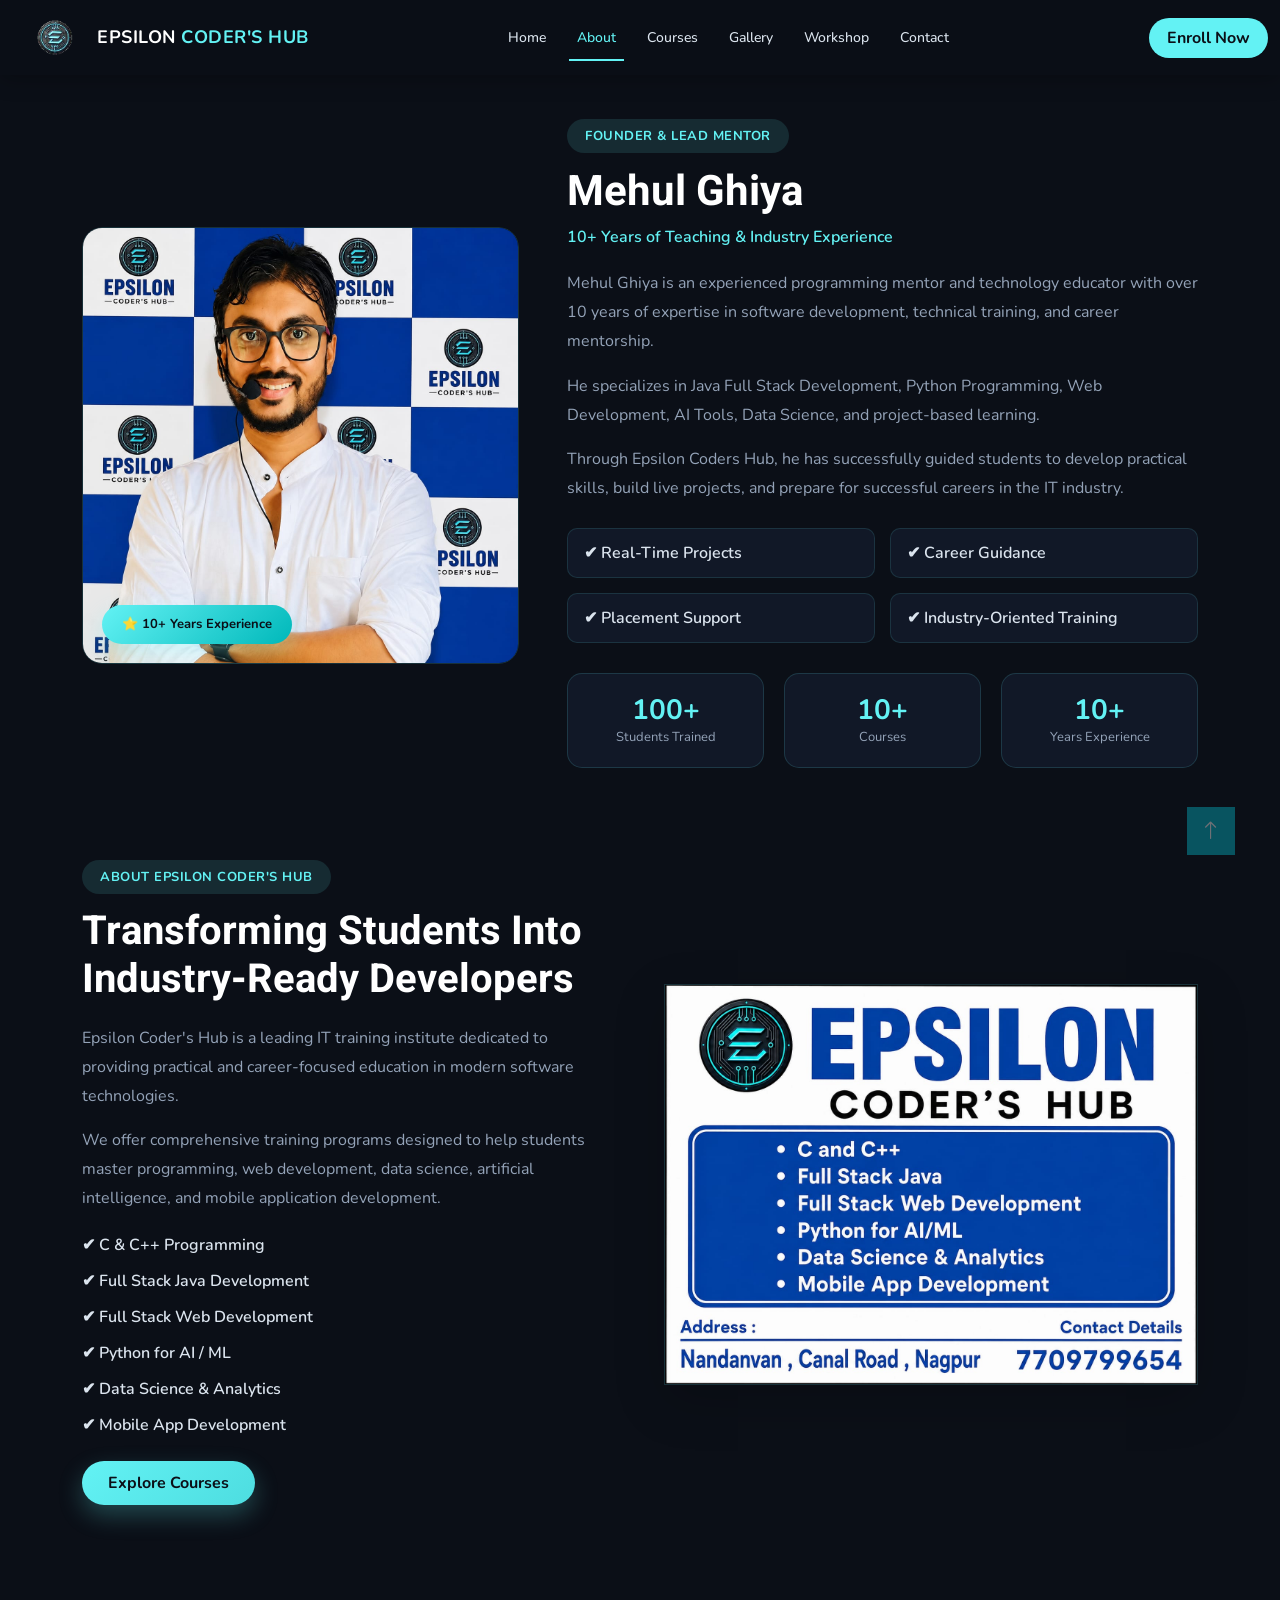
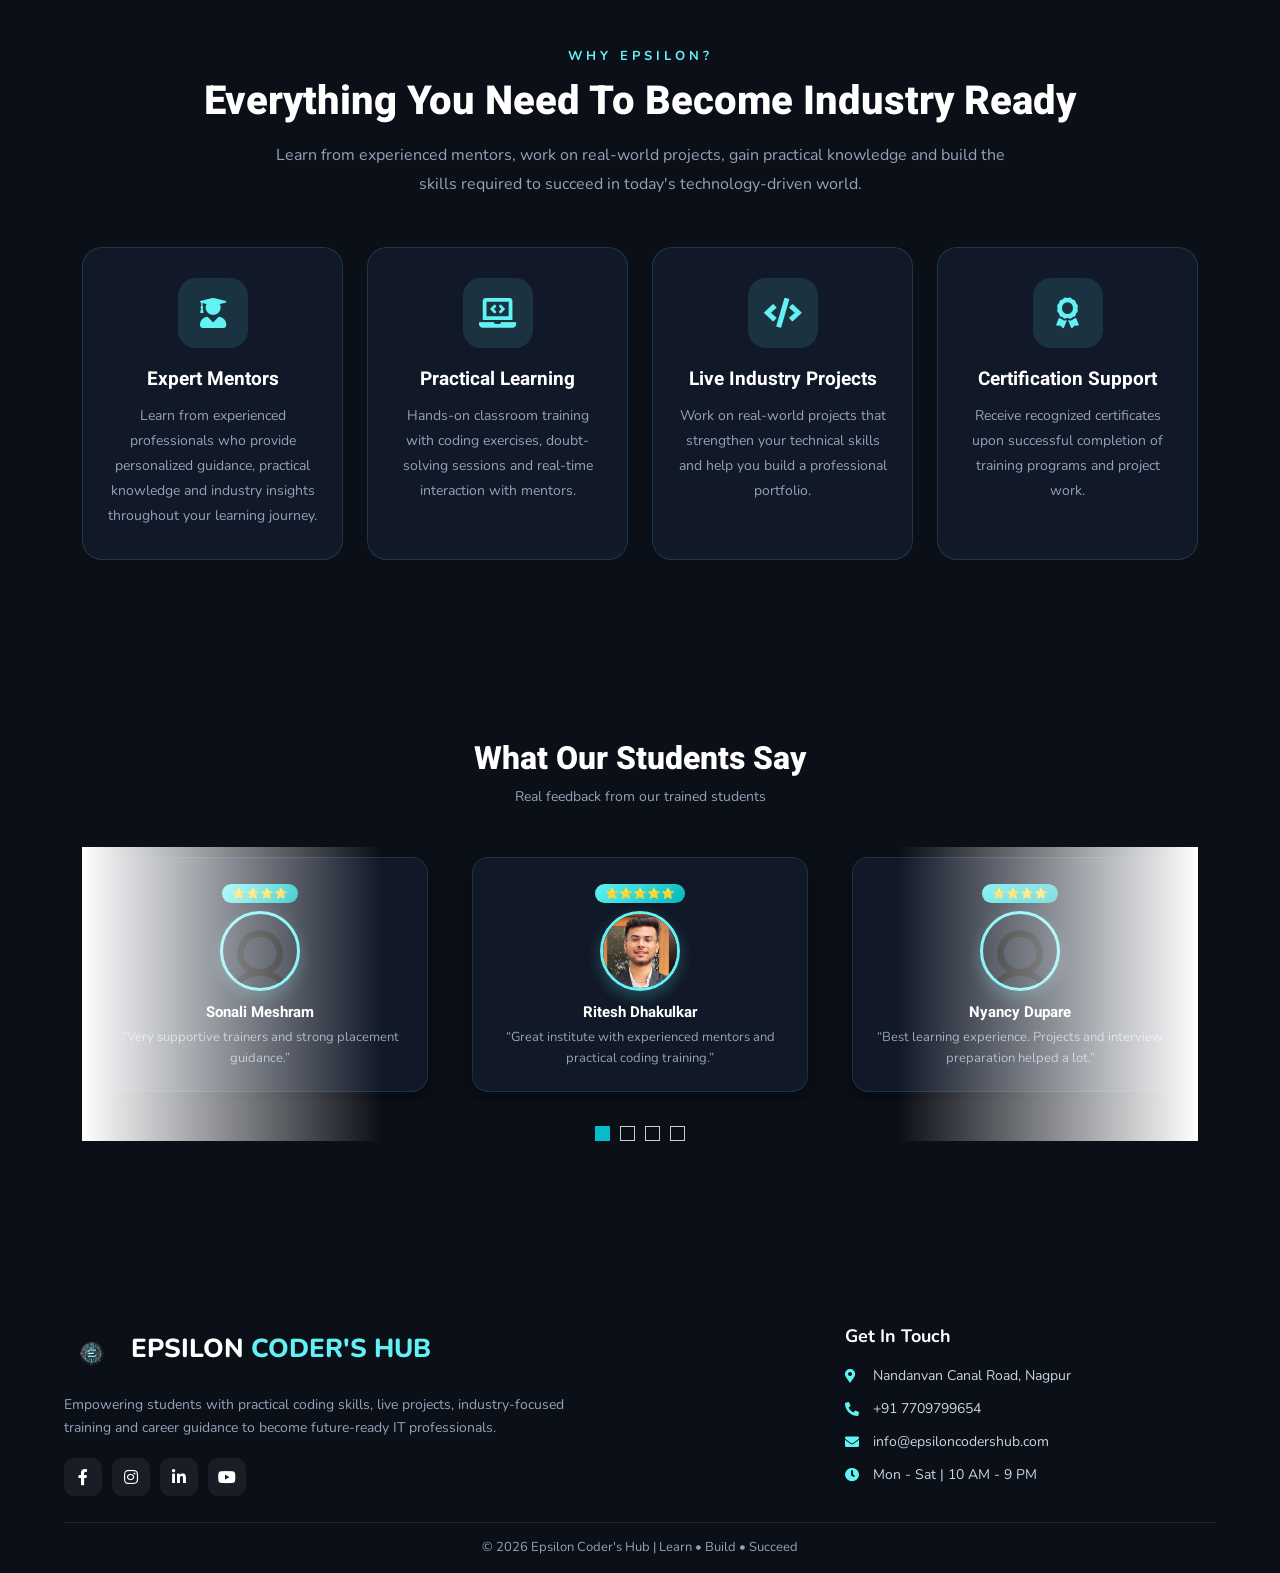
==== about.html @ d2019452 "Initial Commit" ====
<!DOCTYPE html>
<html lang="en">

<head>
    <meta charset="utf-8">
    <title>EPSILON CODER'S HUB</title>
    <meta content="width=device-width, initial-scale=1.0" name="viewport">
    <meta content="" name="keywords">
    <meta content="" name="description">

    <!-- Favicon -->
    <link href="img/favicon.ico" rel="icon">

    <!-- Google Web Fonts -->
    <link rel="preconnect" href="https://fonts.googleapis.com">
    <link rel="preconnect" href="https://fonts.gstatic.com" crossorigin>
    <link
        href="https://fonts.googleapis.com/css2?family=Heebo:wght@400;500;600&family=Nunito:wght@600;700;800&display=swap"
        rel="stylesheet">

    <!-- Icon Font Stylesheet -->
    <link href="https://cdnjs.cloudflare.com/ajax/libs/font-awesome/5.10.0/css/all.min.css" rel="stylesheet">
    <link href="https://cdn.jsdelivr.net/npm/bootstrap-icons@1.4.1/font/bootstrap-icons.css" rel="stylesheet">

    <!-- Libraries Stylesheet -->
    <link href="lib/animate/animate.min.css" rel="stylesheet">
    <link href="lib/owlcarousel/assets/owl.carousel.min.css" rel="stylesheet">

    <!-- Customized Bootstrap Stylesheet -->
    <link href="css/bootstrap.min.css" rel="stylesheet">

    <!-- Template Stylesheet -->
    <link href="css/style.css" rel="stylesheet">
    <link rel="stylesheet" href="navbar.css">
    <style>
        body {
            background: #0B0F17;
            font-family: 'Nunito', sans-serif;
        }

        /* about us styless from here - DARK THEME (matches contact page) */

        /* =========================
   MENTOR SECTION
========================= */

        .mentor-section {
            background: #0B0F17;
            padding: 100px 0;
        }

        .mentor-image {
            position: relative;
            overflow: hidden;
            border-radius: 20px;
            transition: all 0.4s ease;
        }

        .mentor-image img {
            width: 100%;
            border-radius: 20px;
            border: 1px solid rgba(99, 242, 244, .15);
            box-shadow: 0 15px 35px rgba(0, 0, 0, 0.45);
            transition: all 0.5s ease;
        }

        .mentor-image:hover {
            box-shadow: 0 20px 45px rgba(99, 242, 244, 0.25);
        }

        .mentor-image:hover img {
            transform: scale(1.06);
        }

        .mentor-image-badge {
            position: absolute;
            bottom: 20px;
            left: 20px;
            background: linear-gradient(135deg, #63F2F4, #00b8ba);
            color: #0B0F17;
            padding: 10px 20px;
            border-radius: 30px;
            font-weight: 700;
            font-size: 13px;
            box-shadow: 0 10px 25px rgba(99, 242, 244, .3);
        }

        .mentor-badge {
            background: rgba(99, 242, 244, .12);
            color: #63F2F4;
            padding: 8px 18px;
            border-radius: 30px;
            font-size: 13px;
            font-weight: 700;
            letter-spacing: .5px;
        }

        .mentor-name {
            font-family: 'Heebo', sans-serif;
            font-size: 42px;
            font-weight: 700;
            margin-top: 20px;
            color: #fff;
        }

        .mentor-exp {
            color: #63F2F4;
            font-weight: 600;
            margin-bottom: 20px;
        }

        .mentor-desc {
            color: #94a3b8;
            line-height: 1.8;
        }

        .mentor-section .feature-grid {
            display: grid;
            grid-template-columns: repeat(2, 1fr);
            gap: 15px;
            margin-top: 25px;
        }

        .mentor-section .feature {
            background: #111827;
            border: 1px solid rgba(99, 242, 244, .12);
            color: #dbe4ee;
            padding: 12px 16px;
            border-radius: 10px;
            font-weight: 600;
            transition: .3s;
        }

        .mentor-section .feature:hover {
            border-color: #63F2F4;
            background: rgba(99, 242, 244, .06);
        }

        .mentor-section .highlight {
            display: flex;
            gap: 20px;
            margin-top: 30px;
        }

        .mentor-section .highlight-box {
            background: #111827;
            border: 1px solid rgba(99, 242, 244, .15);
            padding: 20px;
            border-radius: 15px;
            text-align: center;
            flex: 1;
            transition: .3s;
        }

        .mentor-section .highlight-box:hover {
            border-color: #63F2F4;
            transform: translateY(-3px);
        }

        .mentor-section .highlight-box h4 {
            color: #63F2F4;
            font-size: 28px;
            font-weight: 700;
            margin: 0;
        }

        .mentor-section .highlight-box p {
            margin: 0;
            color: #94a3b8;
            font-size: 13px;
        }

        @media(max-width:768px) {
            .mentor-name {
                font-size: 32px;
            }

            .mentor-section .feature-grid {
                grid-template-columns: 1fr;
            }

            .mentor-section .highlight {
                flex-direction: column;
            }
        }

        /* =========================
   ABOUT SECTION
========================= */

        .about-section {
            padding: 80px 0;
            background: #0B0F17;
            font-family: 'Nunito', sans-serif;
        }

        .about-tag {
            background: rgba(99, 242, 244, .12);
            color: #63F2F4;
            padding: 8px 18px;
            border-radius: 30px;
            font-size: 13px;
            font-weight: 700;
            letter-spacing: .5px;
        }

        .about-title {
            font-family: 'Heebo', sans-serif;
            font-size: 40px;
            font-weight: 700;
            margin: 20px 0;
            color: #fff;
        }

        .about-text {
            font-size: 16px;
            color: #94a3b8;
            line-height: 1.8;
        }

        .feature-list {
            margin-top: 20px;
        }

        .feature-list div {
            margin-bottom: 12px;
            font-weight: 600;
            color: #dbe4ee;
        }

        .about-image img {
            width: 100%;
            border-radius: 20px;
            border: 1px solid rgba(99, 242, 244, .15);
            transition: .3s;
        }

        .about-image img:hover {
            transform: scale(1.02);
            box-shadow: 0 20px 45px rgba(99, 242, 244, .2);
        }

        .about-section .feature-grid {
            display: grid;
            grid-template-columns: repeat(2, 1fr);
            gap: 10px;
            margin-top: 15px;
        }

        .about-section .feature {
            background: #111827;
            border: 1px solid rgba(99, 242, 244, .12);
            padding: 10px 14px;
            border-radius: 10px;
            font-size: 13px;
            font-weight: 600;
            color: #dbe4ee;
            transition: 0.3s;
        }

        .about-section .feature:hover {
            background: rgba(99, 242, 244, 0.1);
            transform: translateY(-2px);
            border-left: 3px solid #63F2F4;
        }

        .about-section .btn-primary {
            background: linear-gradient(135deg, #63F2F4, #4DDDE0);
            border: none;
            color: #0B0F17;
            font-weight: 700;
            padding: 10px 26px;
            border-radius: 30px;
            box-shadow: 0 10px 25px rgba(99, 242, 244, .25);
            transition: .3s;
        }

        .about-section .btn-primary:hover {
            transform: translateY(-2px);
            color: #0B0F17;
            box-shadow: 0 15px 30px rgba(99, 242, 244, .35);
        }

        /* =========================
   WHY CHOOSE EPSILON SECTION
========================= */

        .why-section {
            background: #0B0F17;
            padding: 90px 0;
        }

        .section-badge {
            display: inline-block;
            color: #63F2F4;
            font-size: 13px;
            font-weight: 700;
            letter-spacing: 4px;
            text-transform: uppercase;
            margin-bottom: 12px;
        }

        .section-heading {
            font-family: 'Heebo', sans-serif;
            font-size: 40px;
            font-weight: 800;
            color: #fff;
            margin-bottom: 15px;
            line-height: 1.2;
        }

        .section-subtitle {
            max-width: 750px;
            margin: auto;
            color: #94a3b8;
            font-size: 16px;
            line-height: 1.8;
        }

        .epsilon-card {
            background: #111827;
            border: 1px solid rgba(99, 242, 244, .15);
            border-radius: 20px;
            padding: 30px 25px;
            text-align: center;
            height: 100%;
            transition: .35s;
        }

        .epsilon-card:hover {
            transform: translateY(-8px);
            border-color: #63F2F4;
            box-shadow: 0 15px 35px rgba(99, 242, 244, .18);
        }

        .icon-box {
            width: 70px;
            height: 70px;
            margin: 0 auto 20px;
            background: rgba(99, 242, 244, .12);
            border-radius: 18px;
            display: flex;
            align-items: center;
            justify-content: center;
            transition: .35s;
        }

        .icon-box i {
            font-size: 30px;
            color: #63F2F4;
            transition: .35s;
        }

        .epsilon-card:hover .icon-box {
            background: #63F2F4;
        }

        .epsilon-card:hover .icon-box i {
            color: #0B0F17;
        }

        .epsilon-card h5 {
            font-family: 'Heebo', sans-serif;
            font-size: 19px;
            font-weight: 700;
            color: #fff;
            margin-bottom: 12px;
        }

        .epsilon-card p {
            color: #94a3b8;
            font-size: 14px;
            line-height: 1.8;
            margin: 0;
        }

        @media(max-width:991px) {
            .section-heading {
                font-size: 32px;
            }
        }

        @media(max-width:768px) {
            .section-heading {
                font-size: 26px;
            }

            .section-subtitle {
                font-size: 14px;
            }

            .epsilon-card {
                padding: 25px 20px;
            }

            .icon-box {
                width: 60px;
                height: 60px;
            }

            .icon-box i {
                font-size: 24px;
            }
        }

        /* =========================
   TESTIMONIAL SECTION
========================= */

        .testimonial-section {
            padding: 90px 0;
            background: #0B0F17;
            font-family: 'Nunito', sans-serif;
        }

        .testimonial-title {
            text-align: center;
            margin-bottom: 40px;
        }

        .testimonial-title h2 {
            font-family: 'Heebo', sans-serif;
            font-size: 32px;
            font-weight: 800;
            color: #fff;
        }

        .testimonial-title p {
            font-size: 14px;
            color: #94a3b8;
        }

        .testimonial-item {
            background: #111827;
            border: 1px solid rgba(99, 242, 244, .12);
            padding: 22px;
            border-radius: 16px;
            box-shadow: 0 10px 25px rgba(0, 0, 0, 0.35);
            text-align: center;
            margin: 10px;
            transition: 0.3s;
        }

        .testimonial-item:hover {
            transform: translateY(-5px);
            border-color: #63F2F4;
            box-shadow: 0 20px 40px rgba(99, 242, 244, 0.18);
        }

        .avatar {
            width: 80px;
            height: 80px;
            margin: 0 auto 12px;
            border-radius: 50%;
            overflow: hidden;
            border: 3px solid #63F2F4;
            box-shadow: 0 6px 15px rgba(99, 242, 244, 0.25);
        }

        .avatar img {
            width: 90%;
            height: 140%;
            object-fit: cover;
            object-position: center;
            display: block;
        }

        .testimonial-item h5 {
            font-family: 'Heebo', sans-serif;
            font-size: 15px;
            font-weight: 700;
            margin-bottom: 6px;
            color: #fff;
        }

        .quote {
            font-size: 13px;
            color: #94a3b8;
            line-height: 1.6;
        }

        .badge {
            display: inline-block;
            background: linear-gradient(135deg, #63F2F4, #00b8ba);
            color: #0B0F17;
            font-size: 11px;
            font-weight: 700;
            padding: 4px 10px;
            border-radius: 20px;
            margin-bottom: 8px;
        }



        /* footer css start  */
        /* =========================
   FOOTER
========================= */

        .footer {
            background: #0B0F17;
            color: #fff;
            padding: 35px 0 0;
            margin-top: 60px;
        }

        .footer-container {
            width: 90%;
            max-width: 1200px;
            margin: auto;
        }

        /* GRID */

        .footer-grid {
            display: grid;
            grid-template-columns: 2fr 1fr;
            gap: 40px;
            align-items: start;
            padding-bottom: 25px;
        }

        /* LOGO */

        .footer-logo {
            font-size: 26px;
            font-weight: 800;
            margin-bottom: 10px;
            color: #fff;
        }

        .footer-logo span {
            color: #63F2F4;
        }

        /* DESCRIPTION */

        .footer-desc {
            color: #94a3b8;
            font-size: 14px;
            line-height: 1.7;
            max-width: 500px;
            margin-bottom: 18px;
        }

        /* TITLE */

        .footer-title {
            font-size: 18px;
            font-weight: 700;
            margin-bottom: 18px;
            color: #fff;
        }

        /* CONTACT */

        .contact-item {
            display: flex;
            align-items: center;
            gap: 10px;

            color: #cbd5e1;

            margin-bottom: 12px;

            font-size: 14px;
        }

        .contact-item i {
            color: #63F2F4;
            width: 18px;
        }

        /* SOCIAL */

        .social-icons {
            display: flex;
            gap: 10px;
        }

        .social-icons a {
            width: 38px;
            height: 38px;

            border-radius: 10px;

            display: flex;
            align-items: center;
            justify-content: center;

            background: rgba(255, 255, 255, .06);

            color: #fff;

            transition: .3s;

            text-decoration: none;
        }

        .social-icons a:hover {
            background: #63F2F4;
            color: #0B0F17;
            transform: translateY(-3px);
        }

        /* BOTTOM */

        .footer-bottom {
            border-top: 1px solid rgba(255, 255, 255, .08);

            text-align: center;

            padding: 15px 0;

            font-size: 13px;

            color: #94a3b8;
        }

        /* MOBILE */

        @media(max-width:768px) {

            .footer {
                padding-top: 25px;
            }

            .footer-grid {
                grid-template-columns: 1fr;
                gap: 25px;
                text-align: center;
            }

            .footer-desc {
                margin: auto auto 18px;
            }

            .contact-item {
                justify-content: center;
            }

            .social-icons {
                justify-content: center;
            }
        }

        .footer-brand {
            display: flex;
            align-items: center;
            gap: 12px;
            margin-bottom: 12px;
        }

        .footer-brand img {
            height: 55px;
            width: auto;
        }
    </style>
</head>

<body>
    <!-- Spinner Start -->
    <div id="spinner"
        class="show bg-white position-fixed translate-middle w-100 vh-100 top-50 start-50 d-flex align-items-center justify-content-center">
        <div class="spinner-border text-primary" style="width: 3rem; height: 3rem;" role="status">
            <span class="sr-only">Loading...</span>
        </div>
    </div>
    <!-- Spinner End -->

    <!-- Navbar Start -->
    <nav class="navbar navbar-expand-lg sticky-top">
        <div class="container-fluid d-flex align-items-center">

            <!-- LEFT SIDE: Logo + Text -->
            <a href="index.html" class="navbar-brand d-flex align-items-center">
                <img src="img/eps_logo.png" alt="logo">
                <span>
                    EPSILON <span style="color:#63F2F4;">CODER'S HUB</span>
                </span>
            </a>

            <!-- RIGHT SIDE: HAMBURGER -->
            <button class="navbar-toggler ms-auto" type="button" data-bs-toggle="collapse"
                data-bs-target="#navbarCollapse">
                <span class="navbar-toggler-icon"></span>
            </button>

            <!-- MENU -->
            <div class="collapse navbar-collapse" id="navbarCollapse">

                <div class="navbar-nav mx-auto">
                    <a href="index.html" class="nav-link">Home</a>
                    <a href="about.html" class="nav-link active">About</a>
                    <a href="courses.html" class="nav-link">Courses</a>
                    <a href="gallery.html" class="nav-link">Gallery</a>
                    <a href="workshop.html" class="nav-link ">Workshop</a>
                    <a href="contact.html" class="nav-link">Contact</a>
                </div>

                <a href="contact.html" class="enroll-btn ms-lg-3">
                    Enroll Now
                </a>

            </div>

        </div>
    </nav>
    <!-- Navbar End -->
    <!-- Navbar End -->

    <!-- about us starts -->

    <section class="mentor-section py-5">

        <div class="container">

            <div class="row align-items-center g-5">

                <!-- LEFT IMAGE -->
                <div class="col-lg-5">

                    <div class="mentor-image">

                        <img src="img/mentor1.jpg.jpeg" class="img-fluid" alt="Mehul Ghiya">

                        <div class="mentor-image-badge">
                            ⭐ 10+ Years Experience
                        </div>

                    </div>

                </div>

                <!-- RIGHT CONTENT -->
                <div class="col-lg-7">

                    <span class="mentor-badge">
                        FOUNDER & LEAD MENTOR
                    </span>

                    <h2 class="mentor-name">
                        Mehul Ghiya
                    </h2>

                    <div class="mentor-exp">
                        10+ Years of Teaching & Industry Experience
                    </div>

                    <p class="mentor-desc">
                        Mehul Ghiya is an experienced programming mentor and technology educator
                        with over 10 years of expertise in software development, technical training,
                        and career mentorship.
                    </p>

                    <p class="mentor-desc">
                        He specializes in Java Full Stack Development, Python Programming,
                        Web Development, AI Tools, Data Science, and project-based learning.
                    </p>

                    <p class="mentor-desc">
                        Through Epsilon Coders Hub, he has successfully guided students to
                        develop practical skills, build live projects, and prepare for
                        successful careers in the IT industry.
                    </p>

                    <div class="feature-grid">

                        <div class="feature">
                            ✔ Real-Time Projects
                        </div>

                        <div class="feature">
                            ✔ Career Guidance
                        </div>

                        <div class="feature">
                            ✔ Placement Support
                        </div>

                        <div class="feature">
                            ✔ Industry-Oriented Training
                        </div>

                    </div>

                    <div class="highlight">

                        <div class="highlight-box">
                            <h4>100+</h4>
                            <p>Students Trained</p>
                        </div>

                        <div class="highlight-box">
                            <h4>10+</h4>
                            <p>Courses</p>
                        </div>

                        <div class="highlight-box">
                            <h4>10+</h4>
                            <p>Years Experience</p>
                        </div>

                    </div>

                </div>

            </div>

        </div>

    </section>
    <!---banner info-->
    <section class="about-section py-5">

        <div class="container">

            <div class="row align-items-center g-5">

                <!-- LEFT CONTENT -->
                <div class="col-lg-6">

                    <span class="about-tag">
                        ABOUT EPSILON CODER'S HUB
                    </span>

                    <h2 class="about-title">
                        Transforming Students Into Industry-Ready Developers
                    </h2>

                    <p class="about-text">
                        Epsilon Coder's Hub is a leading IT training institute dedicated
                        to providing practical and career-focused education in modern
                        software technologies.
                    </p>

                    <p class="about-text">
                        We offer comprehensive training programs designed to help students
                        master programming, web development, data science, artificial
                        intelligence, and mobile application development.
                    </p>

                    <div class="feature-list">
                        <div>✔ C & C++ Programming</div>
                        <div>✔ Full Stack Java Development</div>
                        <div>✔ Full Stack Web Development</div>
                        <div>✔ Python for AI / ML</div>
                        <div>✔ Data Science & Analytics</div>
                        <div>✔ Mobile App Development</div>
                    </div>

                    <div class="mt-4">
                        <a href="courses.html" class="btn btn-primary">
                            Explore Courses
                        </a>
                    </div>

                </div>

                <!-- RIGHT IMAGE -->
                <div class="col-lg-6">

                    <div class="about-image">
                        <img src="img/banner.jpg.jpeg" class="img-fluid rounded shadow-lg" alt="Epsilon Coders Hub">
                    </div>

                </div>

            </div>

        </div>

    </section>


    <!-- about us ends -->


    <!-- Service End --> <!-- Service Start -->
    <!-- WHY CHOOSE US START -->
    <!-- ==========================
     WHY CHOOSE EPSILON START
=========================== -->
    <div class="why-section">
        <div class="container">

            <div class="text-center mb-5">

                <span class="section-badge">
                    WHY EPSILON?
                </span>

                <h2 class="section-heading">
                    Everything You Need To Become Industry Ready
                </h2>

                <p class="section-subtitle">
                    Learn from experienced mentors, work on real-world projects,
                    gain practical knowledge and build the skills required to
                    succeed in today's technology-driven world.
                </p>

            </div>

            <div class="row g-4">

                <!-- CARD 1 -->
                <div class="col-lg-3 col-md-6">

                    <div class="epsilon-card">

                        <div class="icon-box">
                            <i class="fas fa-user-graduate"></i>
                        </div>

                        <h5>Expert Mentors</h5>

                        <p>
                            Learn from experienced professionals who provide
                            personalized guidance, practical knowledge and
                            industry insights throughout your learning journey.
                        </p>

                    </div>

                </div>

                <!-- CARD 2 -->
                <div class="col-lg-3 col-md-6">

                    <div class="epsilon-card">

                        <div class="icon-box">
                            <i class="fas fa-laptop-code"></i>
                        </div>

                        <h5>Practical Learning</h5>

                        <p>
                            Hands-on classroom training with coding exercises,
                            doubt-solving sessions and real-time interaction
                            with mentors.
                        </p>

                    </div>

                </div>

                <!-- CARD 3 -->
                <div class="col-lg-3 col-md-6">

                    <div class="epsilon-card">

                        <div class="icon-box">
                            <i class="fas fa-code"></i>
                        </div>

                        <h5>Live Industry Projects</h5>

                        <p>
                            Work on real-world projects that strengthen your
                            technical skills and help you build a professional
                            portfolio.
                        </p>

                    </div>

                </div>

                <!-- CARD 4 -->
                <div class="col-lg-3 col-md-6">

                    <div class="epsilon-card">

                        <div class="icon-box">
                            <i class="fas fa-award"></i>
                        </div>

                        <h5>Certification Support</h5>

                        <p>
                            Receive recognized certificates upon successful
                            completion of training programs and project work.
                        </p>

                    </div>

                </div>

            </div>

        </div>
    </div>
    <!-- ==========================
     WHY CHOOSE EPSILON END
=========================== -->
    <!-- WHY CHOOSE US END -->
    <!-- Service End -->

    <!-- Testimonial Start -->
    <div class="testimonial-section">

        <!-- TITLE -->
        <div class="testimonial-title">
            <h2>What Our Students Say</h2>
            <p>Real feedback from our trained students</p>
        </div>

        <div class="container">
            <div class="owl-carousel testimonial-carousel">

                <!-- CARD 1 -->
                <div class="testimonial-item">
                    <span class="badge">⭐⭐⭐⭐⭐</span>

                    <div class="avatar">
                        <img src="img/testo1.jpeg" alt="">
                    </div>

                    <h5>Ritesh Dhakulkar</h5>

                    <div class="quote">
                        “Great institute with experienced mentors and practical coding training.”
                    </div>
                </div>

                <!-- CARD 2 -->
                <div class="testimonial-item">
                    <span class="badge">⭐⭐⭐⭐</span>

                    <div class="avatar">
                        <img src="img/User_Icon.png" alt="">
                    </div>

                    <h5>Nyancy Dupare</h5>

                    <div class="quote">
                        “Best learning experience. Projects and interview preparation helped a lot.”
                    </div>
                </div>

                <!-- CARD 3 -->
                <div class="testimonial-item">
                    <span class="badge">⭐⭐⭐⭐⭐</span>

                    <div class="avatar">
                        <img src="img/User_Icon.png" alt="">
                    </div>

                    <h5>Divya Datake</h5>

                    <div class="quote">
                        “Excellent teaching style and real-world project exposure.”
                    </div>
                </div>

                <!-- CARD 4 -->
                <div class="testimonial-item">
                    <span class="badge">⭐⭐⭐⭐</span>

                    <div class="avatar">
                        <img src="img/User_Icon.png" alt="">
                    </div>

                    <h5>Sonali Meshram</h5>

                    <div class="quote">
                        “Very supportive trainers and strong placement guidance.”
                    </div>
                </div>

            </div>
        </div>
    </div>
    <!-- Testimonial End -->

    <!-- Footer Start -->
    <footer class="footer">
        <div class="footer-container">

            <div class="footer-grid">

                <!-- LEFT SIDE -->
                <div class="footer-col">

                    <div class="footer-brand">
                        <img src="img/eps_logo.png" alt="Epsilon Logo">
                        <h2 class="footer-logo">
                            EPSILON <span>CODER'S HUB</span>
                        </h2>
                    </div>

                    <p class="footer-desc">
                        Empowering students with practical coding skills,
                        live projects, industry-focused training and career
                        guidance to become future-ready IT professionals.
                    </p>

                    <div class="social-icons">

                        <a href="#">
                            <i class="fab fa-facebook-f"></i>
                        </a>

                        <a href="https://www.instagram.com/epsiloncoding/" target="_blank">
                            <i class="fab fa-instagram"></i>
                        </a>

                        <a href="https://www.linkedin.com/in/mehul-ghiya-6b722b58/">
                            <i class="fab fa-linkedin-in"></i>
                        </a>

                        <a href="https://www.youtube.com/@Mehulsi" target="_blank">
                            <i class="fab fa-youtube"></i>
                        </a>

                    </div>

                </div>

                <!-- RIGHT SIDE -->

                <div class="footer-col">

                    <h3 class="footer-title">
                        Get In Touch
                    </h3>

                    <div class="contact-item">
                        <i class="fas fa-map-marker-alt"></i>
                        <span>Nandanvan Canal Road, Nagpur</span>
                    </div>

                    <div class="contact-item">
                        <i class="fas fa-phone-alt"></i>
                        <span>+91 7709799654</span>
                    </div>

                    <div class="contact-item">
                        <i class="fas fa-envelope"></i>
                        <span>info@epsiloncodershub.com</span>
                    </div>

                    <div class="contact-item">
                        <i class="fas fa-clock"></i>
                        <span>Mon - Sat | 10 AM - 9 PM</span>
                    </div>

                </div>

            </div>

            <div class="footer-bottom">
                © 2026 Epsilon Coder's Hub | Learn • Build • Succeed
            </div>

        </div>

    </footer>

    <!-- Footer End -->


    <!-- Back to Top -->
    <a href="#" class="btn btn-lg btn-primary btn-lg-square back-to-top"><i class="bi bi-arrow-up"></i></a>


    <!-- JavaScript Libraries -->
    <script src="https://code.jquery.com/jquery-3.4.1.min.js"></script>
    <script src="https://cdn.jsdelivr.net/npm/bootstrap@5.0.0/dist/js/bootstrap.bundle.min.js"></script>
    <script src="lib/wow/wow.min.js"></script>
    <script src="lib/easing/easing.min.js"></script>
    <script src="lib/waypoints/waypoints.min.js"></script>
    <script src="lib/owlcarousel/owl.carousel.min.js"></script>

    <!-- Template Javascript -->
    <script src="js/main.js"></script>
</body>

</html>
---- css/style.css ----
/********** Template CSS **********/
:root {
    --primary: #06BBCC;
    --light: #F0FBFC;
    --dark: #181d38;
}

.fw-medium {
    font-weight: 600 !important;
}

.fw-semi-bold {
    font-weight: 700 !important;
}

.back-to-top {
    position: fixed;
    display: none;
    right: 45px;
    bottom: 45px;
    z-index: 99;
}


/*** Spinner ***/
#spinner {
    opacity: 0;
    visibility: hidden;
    transition: opacity .5s ease-out, visibility 0s linear .5s;
    z-index: 99999;
}

#spinner.show {
    transition: opacity .5s ease-out, visibility 0s linear 0s;
    visibility: visible;
    opacity: 1;
}


/*** Button ***/
.btn {
    font-family: 'Nunito', sans-serif;
    font-weight: 600;
    transition: .5s;
}

.btn.btn-primary,
.btn.btn-secondary {
    color: #FFFFFF;
}

.btn-square {
    width: 38px;
    height: 38px;
}

.btn-sm-square {
    width: 32px;
    height: 32px;
}

.btn-lg-square {
    width: 48px;
    height: 48px;
}

.btn-square,
.btn-sm-square,
.btn-lg-square {
    padding: 0;
    display: flex;
    align-items: center;
    justify-content: center;
    font-weight: normal;
    border-radius: 0px;
}


/*** Navbar ***/
.navbar .dropdown-toggle::after {
    border: none;
    content: "\f107";
    font-family: "Font Awesome 5 Free";
    font-weight: 900;
    vertical-align: middle;
    margin-left: 8px;
}

.navbar-light .navbar-nav .nav-link {
    margin-right: 30px;
    padding: 25px 0;
    color: #FFFFFF;
    font-size: 15px;
    text-transform: uppercase;
    outline: none;
}

.navbar-light .navbar-nav .nav-link:hover,
.navbar-light .navbar-nav .nav-link.active {
    color: var(--primary);
}

@media (max-width: 991.98px) {
    .navbar-light .navbar-nav .nav-link  {
        margin-right: 0;
        padding: 10px 0;
    }

    .navbar-light .navbar-nav {
        border-top: 1px solid #EEEEEE;
    }
}

.navbar-light .navbar-brand,
.navbar-light a.btn {
    height: 75px;
}

.navbar-light .brand-logo {
    text-transform: uppercase;
    letter-spacing: 1px;
    display: flex;
    align-items: center;
}

.navbar-light .brand-logo-img {
    width: 40px;
    height: 40px;
    border-radius: 50%;
    object-fit: cover;
}

.navbar-light .brand-logo-epsilon {
    background: linear-gradient(to bottom, #93c5fd 50%, #1e3a8a 50%);
    -webkit-background-clip: text;
    -webkit-text-fill-color: transparent;
    display: inline-block;
}

.navbar-light .brand-logo-black {
    color: #000;
    display: inline-block;
}

@media (max-width: 576px) {
    .navbar-light .brand-logo-img {
        width: 30px;
        height: 30px;
    }
}

.navbar-light .navbar-nav .nav-link {
    color: var(--dark);
    font-weight: 500;
}

.navbar-light.sticky-top {
    top: -100px;
    transition: .5s;
}

@media (min-width: 992px) {
    .navbar .nav-item .dropdown-menu {
        display: block;
        margin-top: 0;
        opacity: 0;
        visibility: hidden;
        transition: .5s;
    }

    .navbar .dropdown-menu.fade-down {
        top: 100%;
        transform: rotateX(-75deg);
        transform-origin: 0% 0%;
    }

    .navbar .nav-item:hover .dropdown-menu {
        top: 100%;
        transform: rotateX(0deg);
        visibility: visible;
        transition: .5s;
        opacity: 1;
    }
}


/*** Header carousel ***/
@media (max-width: 768px) {
    .header-carousel .owl-carousel-item {
        position: relative;
        min-height: 500px;
    }
    
    .header-carousel .owl-carousel-item img {
        position: absolute;
        width: 100%;
        height: 100%;
        object-fit: cover;
    }
}

.header-carousel .owl-nav {
    position: absolute;
    top: 50%;
    right: 8%;
    transform: translateY(-50%);
    display: flex;
    flex-direction: column;
}

.header-carousel .owl-nav .owl-prev,
.header-carousel .owl-nav .owl-next {
    margin: 7px 0;
    width: 45px;
    height: 45px;
    display: flex;
    align-items: center;
    justify-content: center;
    color: #FFFFFF;
    background: transparent;
    border: 1px solid #FFFFFF;
    font-size: 22px;
    transition: .5s;
}

.header-carousel .owl-nav .owl-prev:hover,
.header-carousel .owl-nav .owl-next:hover {
    background: var(--primary);
    border-color: var(--primary);
}

.page-header {
    background: linear-gradient(rgba(24, 29, 56, .7), rgba(24, 29, 56, .7)), url(../img/carousel-1.jpg);
    background-position: center center;
    background-repeat: no-repeat;
    background-size: cover;
}

.page-header-inner {
    background: rgba(15, 23, 43, .7);
}

.breadcrumb-item + .breadcrumb-item::before {
    color: var(--light);
}


/*** Section Title ***/
.section-title {
    position: relative;
    display: inline-block;
    text-transform: uppercase;
}

.section-title::before {
    position: absolute;
    content: "";
    width: calc(100% + 80px);
    height: 2px;
    top: 4px;
    left: -40px;
    background: var(--primary);
    z-index: -1;
}

.section-title::after {
    position: absolute;
    content: "";
    width: calc(100% + 120px);
    height: 2px;
    bottom: 5px;
    left: -60px;
    background: var(--primary);
    z-index: -1;
}

.section-title.text-start::before {
    width: calc(100% + 40px);
    left: 0;
}

.section-title.text-start::after {
    width: calc(100% + 60px);
    left: 0;
}


/*** Service ***/
.service-item {
    background: var(--light);
    transition: .5s;
}

.service-item:hover {
    margin-top: -10px;
    background: var(--primary);
}

.service-item * {
    transition: .5s;
}

.service-item:hover * {
    color: var(--light) !important;
}


/*** Categories & Courses ***/
.category img,
.course-item img {
    transition: .5s;
}

.category a:hover img,
.course-item:hover img {
    transform: scale(1.1);
}


/*** Team ***/
.team-item img {
    transition: .5s;
}

.team-item:hover img {
    transform: scale(1.1);
}


/*** Testimonial ***/
.testimonial-carousel::before {
    position: absolute;
    content: "";
    top: 0;
    left: 0;
    height: 100%;
    width: 0;
    background: linear-gradient(to right, rgba(255, 255, 255, 1) 0%, rgba(255, 255, 255, 0) 100%);
    z-index: 1;
}

.testimonial-carousel::after {
    position: absolute;
    content: "";
    top: 0;
    right: 0;
    height: 100%;
    width: 0;
    background: linear-gradient(to left, rgba(255, 255, 255, 1) 0%, rgba(255, 255, 255, 0) 100%);
    z-index: 1;
}

@media (min-width: 768px) {
    .testimonial-carousel::before,
    .testimonial-carousel::after {
        width: 200px;
    }
}

@media (min-width: 992px) {
    .testimonial-carousel::before,
    .testimonial-carousel::after {
        width: 300px;
    }
}

.testimonial-carousel .owl-item .testimonial-text,
.testimonial-carousel .owl-item.center .testimonial-text * {
    transition: .5s;
}

.testimonial-carousel .owl-item.center .testimonial-text {
    background: var(--primary) !important;
}

.testimonial-carousel .owl-item.center .testimonial-text * {
    color: #FFFFFF !important;
}

.testimonial-carousel .owl-dots {
    margin-top: 24px;
    display: flex;
    align-items: flex-end;
    justify-content: center;
}

.testimonial-carousel .owl-dot {
    position: relative;
    display: inline-block;
    margin: 0 5px;
    width: 15px;
    height: 15px;
    border: 1px solid #CCCCCC;
    transition: .5s;
}

.testimonial-carousel .owl-dot.active {
    background: var(--primary);
    border-color: var(--primary);
}


/*** Footer ***/
.footer .btn.btn-social {
    margin-right: 5px;
    width: 35px;
    height: 35px;
    display: flex;
    align-items: center;
    justify-content: center;
    color: var(--light);
    font-weight: normal;
    border: 1px solid #FFFFFF;
    border-radius: 35px;
    transition: .3s;
}

.footer .btn.btn-social:hover {
    color: var(--primary);
}

.footer .btn.btn-link {
    display: block;
    margin-bottom: 5px;
    padding: 0;
    text-align: left;
    color: #FFFFFF;
    font-size: 15px;
    font-weight: normal;
    text-transform: capitalize;
    transition: .3s;
}

.footer .btn.btn-link::before {
    position: relative;
    content: "\f105";
    font-family: "Font Awesome 5 Free";
    font-weight: 900;
    margin-right: 10px;
}

.footer .btn.btn-link:hover {
    letter-spacing: 1px;
    box-shadow: none;
}

.footer .copyright {
    padding: 25px 0;
    font-size: 15px;
    border-top: 1px solid rgba(256, 256, 256, .1);
}

.footer .copyright a {
    color: var(--light);
}

.footer .footer-menu a {
    margin-right: 15px;
    padding-right: 15px;
    border-right: 1px solid rgba(255, 255, 255, .1);
}

.footer .footer-menu a:last-child {
    margin-right: 0;
    padding-right: 0;
    border-right: none;
}
---- navbar.css ----
/* =========================
   EPSILON NAVBAR
========================= */

.navbar {
    background: rgba(11, 15, 23, 0.95);
    backdrop-filter: blur(10px);
    box-shadow: 0 4px 20px rgba(0, 0, 0, .25);
    height: 75px;
    padding: 0;
    z-index: 999;
}

/* LOGO */

.navbar-brand {
    display: flex;
    align-items: center;
    height: 75px;
}

.navbar-brand img {
    height: 90px;
    width: auto;
    margin-top: -8px;
    margin-bottom: -8px;
}

.navbar-brand span {
    font-size: 20px;
    font-weight: 700;
    color: #fff;
    letter-spacing: .5px;
}

.navbar-brand span span {
    color: #63F2F4 !important;
}

/* Links */

.navbar-nav {
    gap: 20px;
}

.navbar-nav .nav-link {
    color: #dbe4ee !important;
    font-size: 15px;
    font-weight: 500;
    position: relative;
    transition: .3s;
}

.navbar-nav .nav-link:hover,
.navbar-nav .nav-link.active {
    color: #63F2F4 !important;
}

.navbar-nav .nav-link::after {
    content: '';
    position: absolute;
    left: 0;
    bottom: -5px;
    width: 0;
    height: 2px;
    background: #63F2F4;
    transition: .3s;
}

.navbar-nav .nav-link:hover::after,
.navbar-nav .nav-link.active::after {
    width: 100%;
}

/* Button */

.enroll-btn {
    background: #63F2F4;
    color: #0B0F17;
    padding: 8px 18px;
    border-radius: 50px;
    text-decoration: none;
    font-weight: 700;
    transition: .3s;
}

.enroll-btn:hover {
    transform: translateY(-2px);
    color: #0B0F17;
    box-shadow: 0 0 20px rgba(99, 242, 244, .4);
}

/* Toggle Button */

.navbar-toggler {
    border: 1px solid #63F2F4;
    padding: 6px 10px;
}

.navbar-toggler:focus {
    box-shadow: none;
}

/* Cyan Hamburger */

.navbar-toggler-icon {
    background-image: url("data:image/svg+xml,%3csvg xmlns='http://www.w3.org/2000/svg' viewBox='0 0 30 30'%3e%3cpath stroke='rgba(99,242,244,1)' stroke-linecap='round' stroke-miterlimit='10' stroke-width='2' d='M4 7h22M4 15h22M4 23h22'/%3e%3c/svg%3e");
}

.navbar .container-fluid {
    flex-wrap: nowrap;
}

.navbar-toggler {
    margin-left: auto;
}

.navbar-collapse {
    flex-basis: 100%;
}

/* ==========================
   1280px
========================== */

@media (max-width: 1280px) {

    .navbar-brand img {
        height: 85px;
    }

    .navbar-brand span {
        font-size: 18px;
    }

    .navbar-nav {
        gap: 15px;
    }

    .navbar-nav .nav-link {
        font-size: 14px;
    }
}

/* ==========================
   1024px
========================== */

@media (max-width: 1024px) {

    .navbar {
        height: 70px;
    }

    .navbar-brand {
        height: 70px;
    }

    .navbar-brand img {
        height: 80px;
    }

    .navbar-brand span {
        font-size: 17px;
    }

    .navbar-nav {
        gap: 12px;
    }

    .navbar-nav .nav-link {
        font-size: 14px;
    }

    .enroll-btn {
        padding: 8px 16px;
        font-size: 14px;
    }
}

/* ==========================
   800px
========================== */

@media (max-width: 800px) {

    .navbar {
        height: auto;
        padding: 10px 0;
    }

    .navbar-brand {
        height: auto;
    }

    .navbar-brand img {
        height: 70px;
        margin-top: 0;
        margin-bottom: 0;
    }

    .navbar-brand span {
        font-size: 16px;
    }

    .navbar-collapse {
        background: #121a2a;
        margin-top: 12px;
        border-radius: 15px;
        padding: 15px;
        border: 1px solid rgba(99, 242, 244, .15);
    }

    .navbar-nav {
        gap: 8px;
        text-align: center;
    }

    .navbar-nav .nav-link {
        padding: 10px 0;
        font-size: 15px;
    }

    .navbar-nav .nav-link::after {
        display: none;
    }

    .enroll-btn {
        display: block;
        width: 100%;
        text-align: center;
        margin-top: 10px;
    }
}

/* ==========================
   500px
========================== */

@media (max-width: 500px) {

    .navbar {
        padding: 8px 0;
    }

    .navbar-brand img {
        height: 60px;
    }

    .navbar-brand span {
        font-size: 14px;
        letter-spacing: 0;
    }

    .navbar-toggler {
        padding: 5px 8px;
    }

    .navbar-collapse {
        padding: 12px;
        border-radius: 12px;
    }

    .navbar-nav .nav-link {
        font-size: 14px;
        padding: 8px 0;
    }

    .enroll-btn {
        width: 100%;
        padding: 10px;
        font-size: 14px;
        margin-top: 8px;
    }
}

/* MOBILE FIX */

@media (max-width: 991px) {

    .navbar {
        height: auto;
    }

    .navbar-brand {
        max-width: 70%;
    }

    .navbar-toggler {
        margin-left: auto;
    }
}
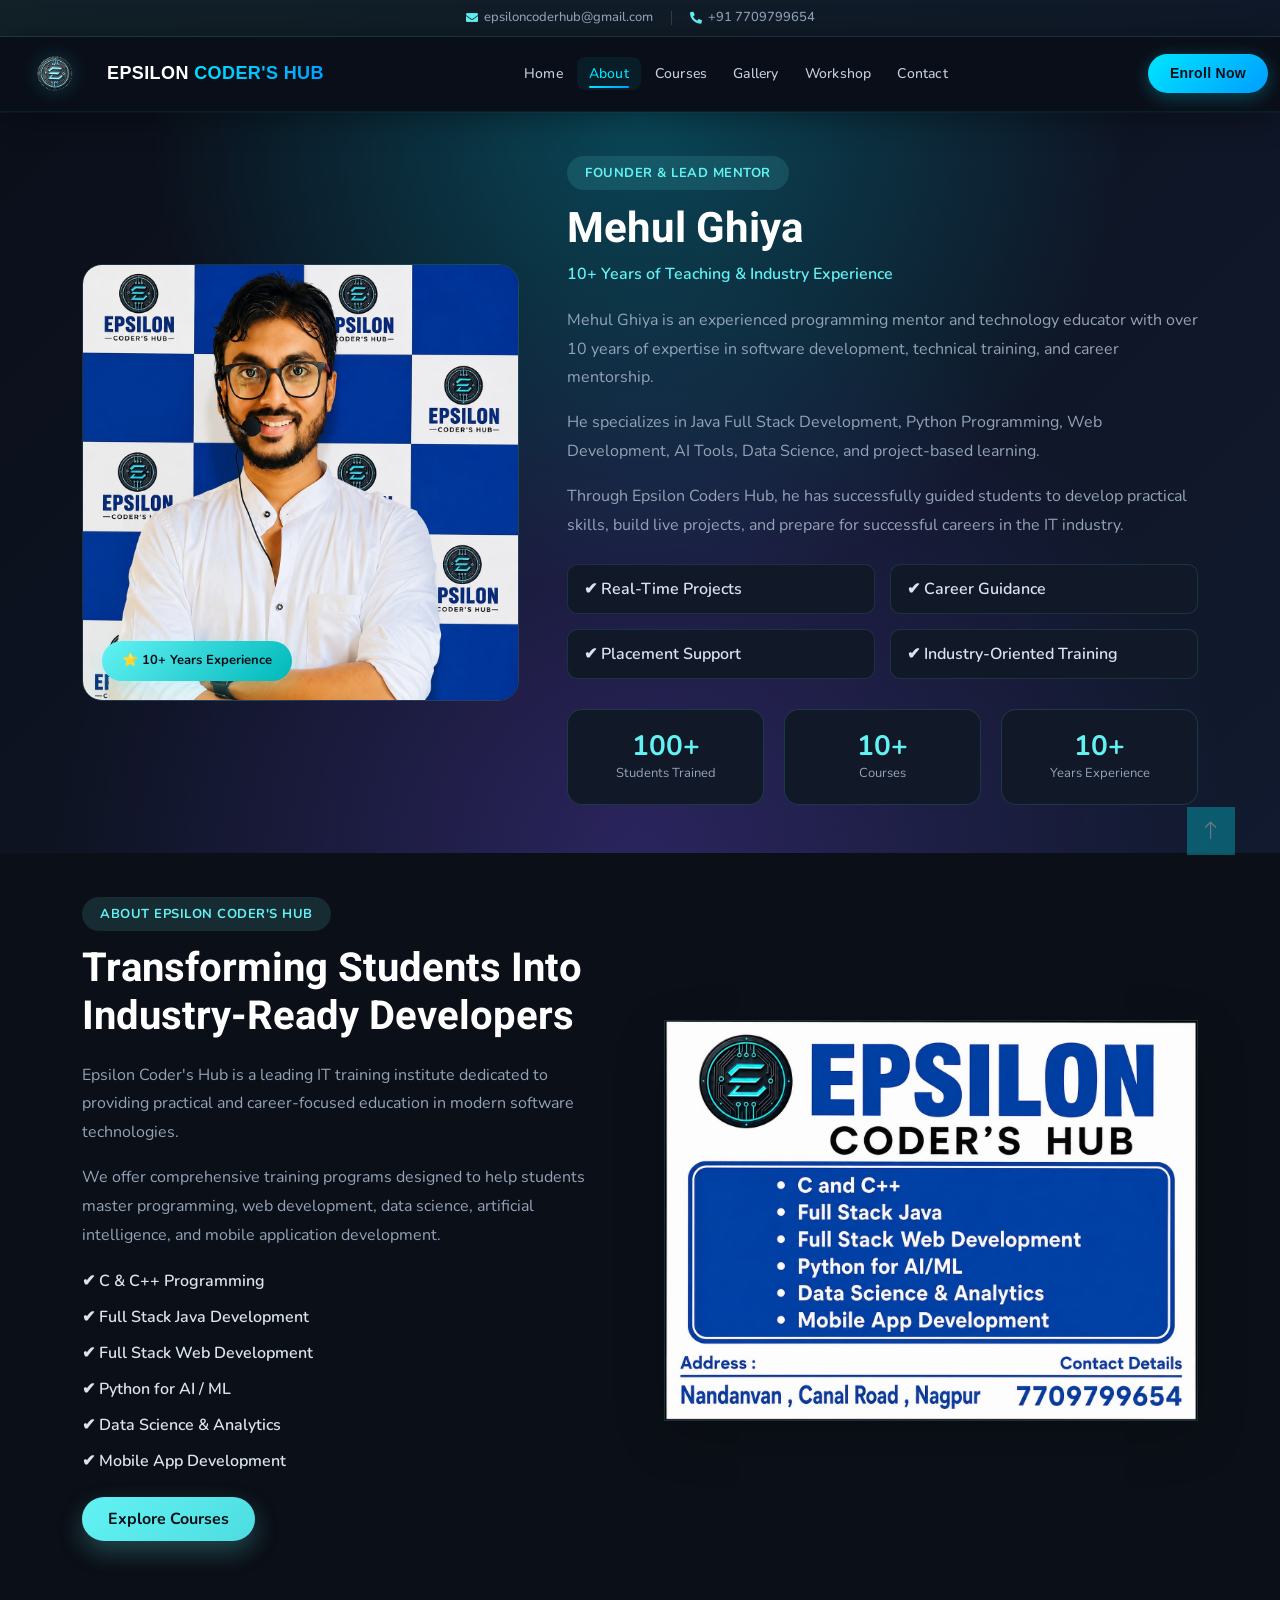
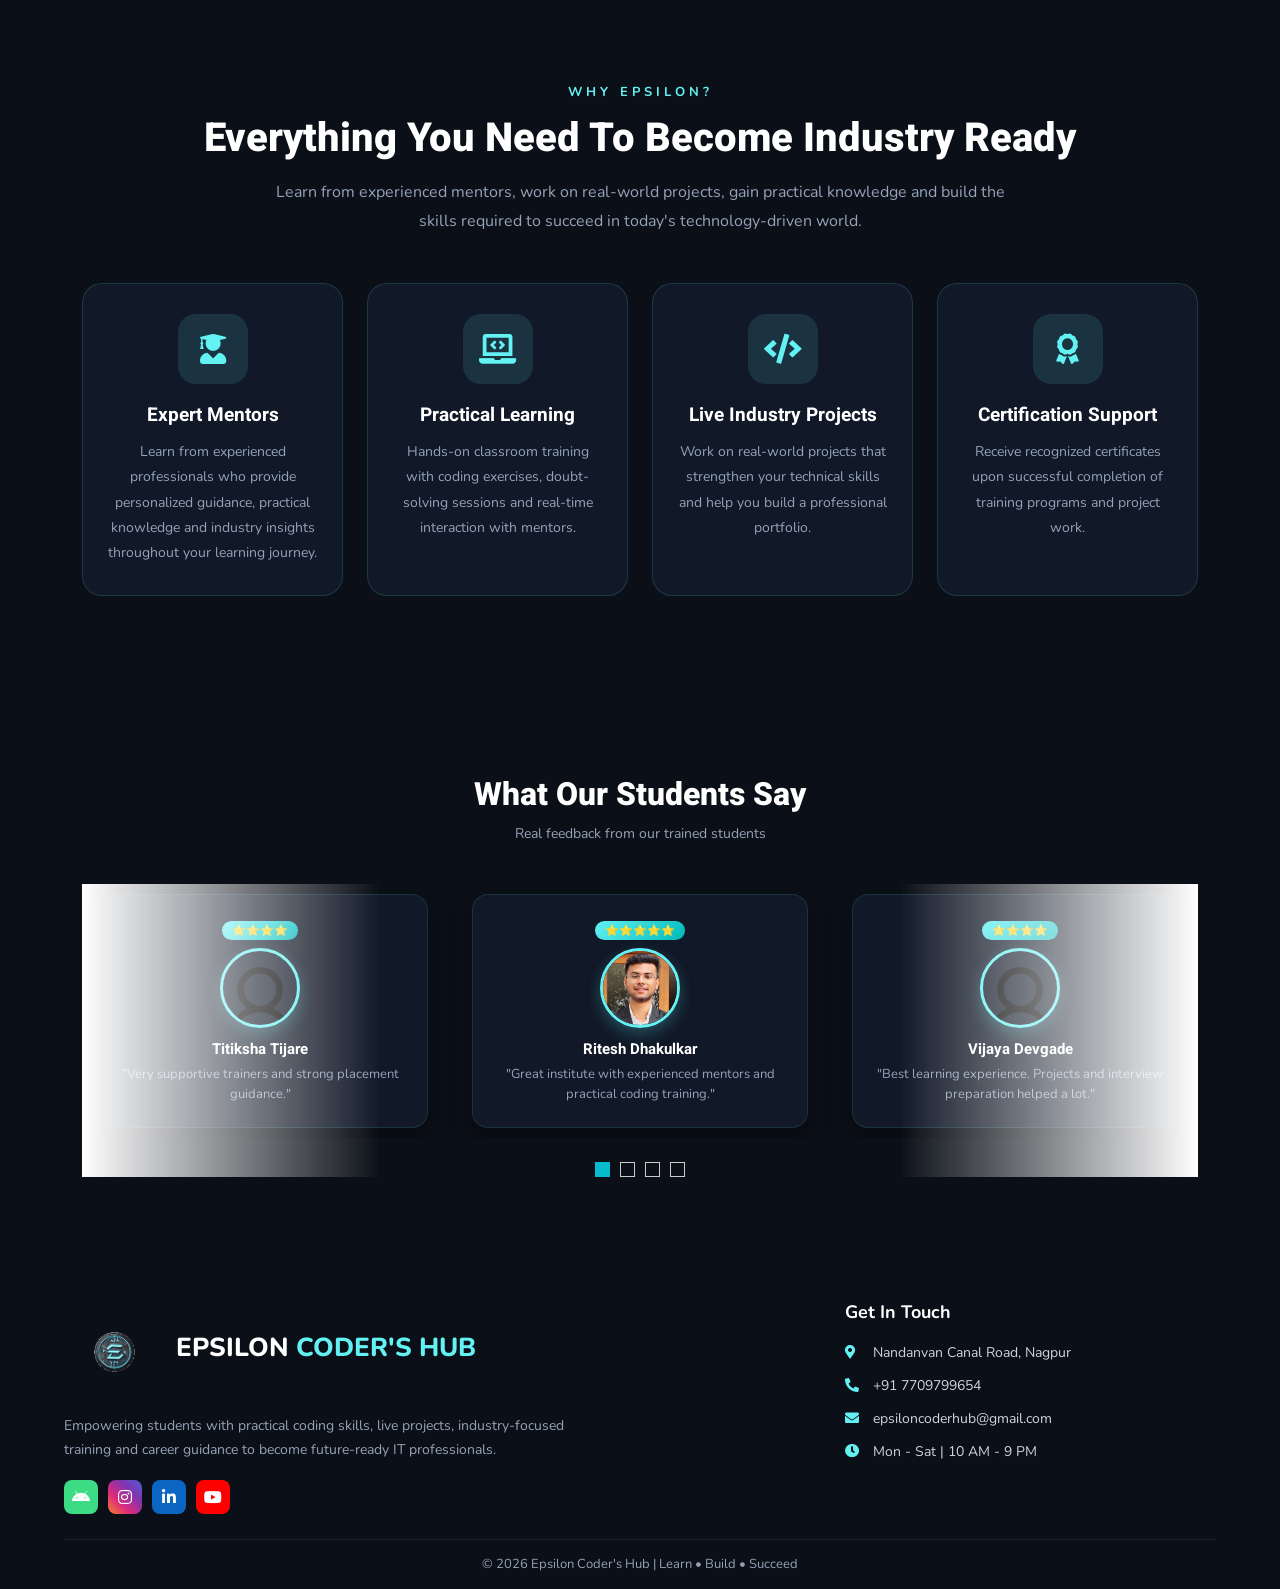
==== commit 3e53e2eb: "Updated website files" ====
--- a/about.html
+++ b/about.html
@@ -33,19 +33,121 @@
     <link href="css/style.css" rel="stylesheet">
     <link rel="stylesheet" href="navbar.css">
     <style>
+        html,
+        body {
+            overflow-x: hidden;
+        }
+
         body {
             background: #0B0F17;
             font-family: 'Nunito', sans-serif;
         }
 
-        /* about us styless from here - DARK THEME (matches contact page) */
+        /* =========================
+   TOP CONTACT STRIP
+========================= */
+
+        .topbar {
+            background: linear-gradient(135deg, rgba(99, 242, 244, .08), rgba(59, 130, 246, .08));
+            border-bottom: 1px solid rgba(99, 242, 244, .15);
+            padding: 8px 0;
+        }
+
+        .topbar-inner {
+            max-width: 1200px;
+            margin: 0 auto;
+            display: flex;
+            justify-content: center;
+            align-items: center;
+            gap: 18px;
+            flex-wrap: wrap;
+            padding: 0 15px;
+        }
+
+        .topbar-item {
+            color: #94a3b8;
+            font-size: 13px;
+            font-weight: 500;
+            text-decoration: none;
+            display: flex;
+            align-items: center;
+            gap: 6px;
+            transition: .3s;
+        }
+
+        .topbar-item i {
+            color: #63F2F4;
+            font-size: 12px;
+        }
+
+        .topbar-item:hover {
+            color: #63F2F4;
+        }
+
+        .topbar-divider {
+            width: 1px;
+            height: 14px;
+            background: rgba(255, 255, 255, .15);
+        }
+
+        @media (max-width: 500px) {
+            .topbar-inner {
+                gap: 10px;
+            }
+
+            .topbar-item {
+                font-size: 11.5px;
+            }
+        }
+
+        /* =========================
+   991px — MOBILE MENU FIX
+========================== */
+
+        @media (max-width: 991px) {
+
+            .navbar {
+                height: auto;
+            }
+
+            .navbar-brand {
+                max-width: 70%;
+            }
+
+            .navbar-toggler {
+                margin-left: auto;
+            }
+
+            .navbar .container-fluid {
+                flex-wrap: wrap;
+            }
+
+            .navbar-collapse {
+                width: 100%;
+                flex-basis: 100%;
+                order: 3;
+                margin-top: 12px;
+            }
+
+            .navbar-nav.mx-auto {
+                margin: 0 !important;
+                width: 100%;
+            }
+        }
+
 
         /* =========================
    MENTOR SECTION
 ========================= */
 
         .mentor-section {
-            background: #0B0F17;
+            background: radial-gradient(circle at top,
+                    rgba(0, 229, 255, 0.25),
+                    transparent 50%),
+                radial-gradient(circle at bottom,
+                    rgba(124, 77, 255, 0.25),
+                    transparent 60%),
+                linear-gradient(135deg, #0b0f1a, #111a2e);
             padding: 100px 0;
         }
 
@@ -494,6 +596,9 @@
 
         /* footer css start  */
         /* =========================
+        
+        /* footer css startss */
+        /* =========================
    FOOTER
 ========================= */
 
@@ -501,7 +606,8 @@
             background: #0B0F17;
             color: #fff;
             padding: 35px 0 0;
-            margin-top: 60px;
+            margin-top: 0;
+            width: 100%;
         }
 
         .footer-container {
@@ -597,6 +703,45 @@
             text-decoration: none;
         }
 
+        .social-icons a {
+            width: 34px;
+            height: 34px;
+            border-radius: 8px;
+            display: flex;
+            align-items: center;
+            justify-content: center;
+            color: #fff;
+            font-size: 16px;
+            transition: .3s ease;
+        }
+
+        /* Brand Backgrounds */
+        .social-icons .android {
+            background: #3DDC84;
+        }
+
+        .social-icons .instagram {
+            background: linear-gradient(45deg, #F58529, #DD2A7B, #8134AF, #515BD4);
+        }
+
+        .social-icons .linkedin {
+            background: #0A66C2;
+        }
+
+        .social-icons .youtube {
+            background: #FF0000;
+        }
+
+        /* Hover Effect */
+        .social-icons a:hover {
+            transform: translateY(-5px) scale(1.08);
+            box-shadow: 0 10px 20px rgba(0, 0, 0, .35);
+        }
+
+        .social-icons a i {
+            color: #fff;
+        }
+
         .social-icons a:hover {
             background: #63F2F4;
             color: #0B0F17;
@@ -652,8 +797,361 @@
         }
 
         .footer-brand img {
+            height: 100px;
+            width: auto;
+        }
+
+        .send-btn {
+            width: 100%;
             height: 55px;
+
+            border: none;
+            outline: none;
+            cursor: pointer;
+
+            background: linear-gradient(135deg,
+                    #63F2F4,
+                    #4DDDE0);
+
+            color: #0B0F17;
+
+            font-size: 15px;
+            font-weight: 700;
+            letter-spacing: 1px;
+            text-transform: uppercase;
+
+            border-radius: 14px;
+
+            transition: .35s ease;
+
+            box-shadow:
+                0 10px 25px rgba(99, 242, 244, .25);
+        }
+
+        /* HOVER */
+
+        .send-btn:hover {
+            box-shadow:
+                0 0 15px rgba(99, 242, 244, .35),
+                0 0 30px rgba(99, 242, 244, .25),
+                0 15px 35px rgba(99, 242, 244, .35);
+            transform: translateY(-3px);
+            background: linear-gradient(135deg,
+                    #7CF7F9,
+                    #63F2F4);
+        }
+
+        /* CLICK EFFECT */
+
+        .send-btn:active {
+            transform: scale(.98);
+        }
+
+        /* ─── NAVBAR BASE ─────────────────────────────────────────── */
+        .navbar {
+            background: rgba(11, 15, 26, 0.92);
+            backdrop-filter: blur(18px);
+            -webkit-backdrop-filter: blur(18px);
+            border-bottom: 1px solid rgba(0, 229, 255, 0.08);
+            box-shadow: 0 4px 32px rgba(0, 0, 0, 0.4), 0 1px 0 rgba(0, 229, 255, 0.06);
+            height: 75px;
+            padding: 0;
+            z-index: 999;
+            transition: background 0.3s ease, box-shadow 0.3s ease;
+        }
+
+        /* ─── BRAND ───────────────────────────────────────────────── */
+        .navbar-brand {
+            display: flex;
+            align-items: center;
+            height: 75px;
+            gap: 10px;
+        }
+
+        .navbar-brand img {
+            height: 90px;
             width: auto;
+            margin-top: -8px;
+            margin-bottom: -8px;
+            filter: drop-shadow(0 0 10px rgba(0, 229, 255, 0.2));
+        }
+
+        .navbar-brand span {
+            font-size: 20px;
+            font-weight: 800;
+            color: #fff;
+            letter-spacing: 0.4px;
+            font-family: 'Plus Jakarta Sans', sans-serif;
+        }
+
+        .navbar-brand span span {
+            background: linear-gradient(135deg, #00e5ff, #009dff) !important;
+            -webkit-background-clip: text !important;
+            -webkit-text-fill-color: transparent !important;
+            background-clip: text !important;
+        }
+
+        /* ─── NAV LINKS ───────────────────────────────────────────── */
+        .navbar-nav {
+            gap: 4px;
+        }
+
+        .navbar-nav .nav-link {
+            color: #c5d0e0 !important;
+            font-size: 14.5px;
+            font-weight: 500;
+            padding: 6px 12px !important;
+            border-radius: 8px;
+            position: relative;
+            transition: color 0.25s ease, background 0.25s ease;
+            letter-spacing: 0.2px;
+        }
+
+        .navbar-nav .nav-link:hover,
+        .navbar-nav .nav-link.active {
+            color: #00e5ff !important;
+            background: rgba(0, 229, 255, 0.07);
+        }
+
+        .navbar-nav .nav-link::after {
+            content: '';
+            position: absolute;
+            left: 50%;
+            bottom: 2px;
+            transform: translateX(-50%);
+            width: 0;
+            height: 2px;
+            border-radius: 99px;
+            background: linear-gradient(90deg, #00e5ff, #009dff);
+            transition: width 0.3s ease;
+        }
+
+        .navbar-nav .nav-link:hover::after,
+        .navbar-nav .nav-link.active::after {
+            width: calc(100% - 24px);
+        }
+
+        /* ─── ENROLL BUTTON ───────────────────────────────────────── */
+        .enroll-btn {
+            background: linear-gradient(135deg, #00e5ff, #009dff);
+            color: #0b0f1a !important;
+            padding: 9px 22px;
+            border-radius: 50px;
+            text-decoration: none;
+            font-weight: 700;
+            font-size: 14px;
+            letter-spacing: 0.3px;
+            font-family: 'Plus Jakarta Sans', sans-serif;
+            box-shadow: 0 4px 18px rgba(0, 229, 255, 0.28);
+            transition: transform 0.25s ease, box-shadow 0.25s ease, opacity 0.25s ease;
+            white-space: nowrap;
+            display: inline-block;
+        }
+
+        .enroll-btn:hover {
+            transform: translateY(-2px) scale(1.03);
+            box-shadow: 0 8px 28px rgba(0, 229, 255, 0.45);
+            opacity: 0.92;
+            color: #0b0f1a !important;
+        }
+
+        .enroll-btn:active {
+            transform: translateY(0) scale(0.98);
+        }
+
+        /* ─── TOGGLER ─────────────────────────────────────────────── */
+        .navbar-toggler {
+            border: 1px solid rgba(0, 229, 255, 0.2) !important;
+            border-radius: 10px !important;
+            padding: 7px 10px;
+            background: rgba(0, 229, 255, 0.05);
+            margin-left: auto;
+            transition: background 0.2s ease, border-color 0.2s ease;
+        }
+
+        .navbar-toggler:focus {
+            box-shadow: 0 0 0 3px rgba(0, 229, 255, 0.15) !important;
+        }
+
+        .navbar-toggler:hover {
+            background: rgba(0, 229, 255, 0.1);
+            border-color: rgba(0, 229, 255, 0.4) !important;
+        }
+
+        .navbar-toggler-icon {
+            background-image: url("img/menu-new.png");
+        }
+
+        /* ─── LAYOUT ──────────────────────────────────────────────── */
+        .navbar .container-fluid {
+            flex-wrap: nowrap;
+        }
+
+        .navbar-collapse {
+            flex-basis: 100%;
+        }
+
+        /* ─── 1280px ──────────────────────────────────────────────── */
+        @media (max-width: 1280px) {
+            .navbar-brand img {
+                height: 85px;
+            }
+
+            .navbar-brand span {
+                font-size: 18px;
+            }
+
+            .navbar-nav {
+                gap: 2px;
+            }
+
+            .navbar-nav .nav-link {
+                font-size: 14px;
+            }
+        }
+
+        /* ─── 1024px ──────────────────────────────────────────────── */
+        @media (max-width: 1024px) {
+
+            .navbar,
+            .navbar-brand {
+                height: 70px;
+            }
+
+            .navbar-brand img {
+                height: 80px;
+            }
+
+            .navbar-brand span {
+                font-size: 17px;
+            }
+
+            .navbar-nav {
+                gap: 2px;
+            }
+
+            .navbar-nav .nav-link {
+                font-size: 13.5px;
+            }
+
+            .enroll-btn {
+                padding: 8px 18px;
+                font-size: 13px;
+            }
+        }
+
+        /* ─── 991px — mobile menu ─────────────────────────────────── */
+        @media (max-width: 991px) {
+            .navbar {
+                height: auto;
+            }
+
+            .navbar-brand {
+                max-width: 70%;
+            }
+
+            .navbar .container-fluid {
+                flex-wrap: wrap;
+            }
+
+            .navbar-collapse {
+                width: 100%;
+                flex-basis: 100%;
+                order: 3;
+                margin-top: 10px;
+                background: rgba(13, 18, 32, 0.98);
+                backdrop-filter: blur(20px);
+                border-radius: 16px;
+                padding: 16px;
+                border: 1px solid rgba(0, 229, 255, 0.12);
+                box-shadow: 0 16px 48px rgba(0, 0, 0, 0.5), 0 0 0 1px rgba(0, 229, 255, 0.05);
+            }
+
+            .navbar-nav.mx-auto {
+                margin: 0 !important;
+                width: 100%;
+            }
+
+            .navbar-nav .nav-link {
+                padding: 10px 14px !important;
+                border-radius: 10px;
+                font-size: 15px;
+                border-bottom: 1px solid rgba(0, 229, 255, 0.06);
+            }
+
+            .navbar-nav .nav-link:last-of-type {
+                border-bottom: none;
+            }
+
+            .navbar-nav .nav-link::after {
+                display: none;
+            }
+
+            .enroll-btn {
+                display: block;
+                width: 100%;
+                text-align: center;
+                margin-top: 12px;
+                padding: 12px;
+                font-size: 15px;
+                border-radius: 12px;
+            }
+        }
+
+        /* ─── 800px ───────────────────────────────────────────────── */
+        @media (max-width: 800px) {
+            .navbar {
+                padding: 10px 0;
+            }
+
+            .navbar-brand {
+                height: auto;
+            }
+
+            .navbar-brand img {
+                height: 70px;
+                margin: 0;
+            }
+
+            .navbar-brand span {
+                font-size: 16px;
+            }
+        }
+
+        /* ─── 500px ───────────────────────────────────────────────── */
+        @media (max-width: 500px) {
+            .navbar {
+                padding: 8px 0;
+            }
+
+            .navbar-brand img {
+                height: 60px;
+            }
+
+            .navbar-brand span {
+                font-size: 14px;
+                letter-spacing: 0;
+            }
+
+            .navbar-toggler {
+                padding: 5px 8px;
+            }
+
+            .navbar-collapse {
+                padding: 12px;
+                border-radius: 14px;
+            }
+
+            .navbar-nav .nav-link {
+                font-size: 14px;
+                padding: 9px 12px !important;
+            }
+
+            .enroll-btn {
+                padding: 11px;
+                font-size: 14px;
+                border-radius: 10px;
+            }
         }
     </style>
 </head>
@@ -661,12 +1159,26 @@
 <body>
     <!-- Spinner Start -->
     <div id="spinner"
-        class="show bg-white position-fixed translate-middle w-100 vh-100 top-50 start-50 d-flex align-items-center justify-content-center">
-        <div class="spinner-border text-primary" style="width: 3rem; height: 3rem;" role="status">
+        class="show position-fixed translate-middle w-100 vh-100 top-50 start-50 d-flex align-items-center justify-content-center"
+        style="background:#0B0F17;">
+        <div class="spinner-border text-info" role="status">
             <span class="sr-only">Loading...</span>
         </div>
     </div>
     <!-- Spinner End -->
+
+    <!-- TOP CONTACT STRIP -->
+    <div class="topbar">
+        <div class="topbar-inner">
+            <a href="mailto:info@epsiloncodershub.com" class="topbar-item">
+                <i class="fas fa-envelope"></i> epsiloncoderhub@gmail.com
+            </a>
+            <span class="topbar-divider"></span>
+            <a href="tel:+917709799654" class="topbar-item">
+                <i class="fas fa-phone-alt"></i> +91 7709799654
+            </a>
+        </div>
+    </div>
 
     <!-- Navbar Start -->
     <nav class="navbar navbar-expand-lg sticky-top">
@@ -991,88 +1503,50 @@
 
         </div>
     </div>
-    <!-- ==========================
-     WHY CHOOSE EPSILON END
-=========================== -->
-    <!-- WHY CHOOSE US END -->
-    <!-- Service End -->
-
-    <!-- Testimonial Start -->
+    <!------------------->
+    <!-- WHAT STUDENTS SAY START -->
     <div class="testimonial-section">
-
-        <!-- TITLE -->
         <div class="testimonial-title">
             <h2>What Our Students Say</h2>
             <p>Real feedback from our trained students</p>
         </div>
-
         <div class="container">
             <div class="owl-carousel testimonial-carousel">
 
-                <!-- CARD 1 -->
                 <div class="testimonial-item">
                     <span class="badge">⭐⭐⭐⭐⭐</span>
-
-                    <div class="avatar">
-                        <img src="img/testo1.jpeg" alt="">
-                    </div>
-
+                    <div class="avatar"><img src="img/testo1.jpeg" alt=""></div>
                     <h5>Ritesh Dhakulkar</h5>
-
-                    <div class="quote">
-                        “Great institute with experienced mentors and practical coding training.”
-                    </div>
+                    <div class="quote">"Great institute with experienced mentors and practical coding training."</div>
                 </div>
 
-                <!-- CARD 2 -->
                 <div class="testimonial-item">
                     <span class="badge">⭐⭐⭐⭐</span>
-
-                    <div class="avatar">
-                        <img src="img/User_Icon.png" alt="">
-                    </div>
-
-                    <h5>Nyancy Dupare</h5>
-
-                    <div class="quote">
-                        “Best learning experience. Projects and interview preparation helped a lot.”
+                    <div class="avatar"><img src="img/User_Icon.png" alt=""></div>
+                    <h5>Vijaya Devgade</h5>
+                    <div class="quote">"Best learning experience. Projects and interview preparation helped a lot."
                     </div>
                 </div>
 
-                <!-- CARD 3 -->
                 <div class="testimonial-item">
                     <span class="badge">⭐⭐⭐⭐⭐</span>
-
-                    <div class="avatar">
-                        <img src="img/User_Icon.png" alt="">
-                    </div>
-
+                    <div class="avatar"><img src="img/User_Icon.png" alt=""></div>
                     <h5>Divya Datake</h5>
-
-                    <div class="quote">
-                        “Excellent teaching style and real-world project exposure.”
-                    </div>
+                    <div class="quote">"Excellent teaching style and real-world project exposure."</div>
                 </div>
 
-                <!-- CARD 4 -->
                 <div class="testimonial-item">
                     <span class="badge">⭐⭐⭐⭐</span>
-
-                    <div class="avatar">
-                        <img src="img/User_Icon.png" alt="">
-                    </div>
-
-                    <h5>Sonali Meshram</h5>
-
-                    <div class="quote">
-                        “Very supportive trainers and strong placement guidance.”
-                    </div>
+                    <div class="avatar"><img src="img/User_Icon.png" alt=""></div>
+                    <h5>Titiksha Tijare</h5>
+                    <div class="quote">"Very supportive trainers and strong placement guidance."</div>
                 </div>
 
             </div>
         </div>
     </div>
-    <!-- Testimonial End -->
+    <!-- WHAT STUDENTS SAY END -->
+
 
     <!-- Footer Start -->
     <footer class="footer">
@@ -1098,24 +1572,24 @@
 
                     <div class="social-icons">
 
-                        <a href="#">
-                            <i class="fab fa-facebook-f"></i>
+                        <a href="https://bueduw.on-app.in/app/home?orgCode=bueduw&referrer=utm_source=whatsapp&utm_medium=tutor-app-referral"
+                            class="android" target="_blank">
+                            <i class="fab fa-android"></i>
                         </a>
 
-                        <a href="https://www.instagram.com/epsiloncoding/" target="_blank">
+                        <a href="https://www.instagram.com/epsiloncoding/" class="instagram" target="_blank">
                             <i class="fab fa-instagram"></i>
                         </a>
 
-                        <a href="https://www.linkedin.com/in/mehul-ghiya-6b722b58/">
+                        <a href="https://www.linkedin.com/in/mehul-ghiya-6b722b58/" class="linkedin" target="_blank">
                             <i class="fab fa-linkedin-in"></i>
                         </a>
 
-                        <a href="https://www.youtube.com/@Mehulsi" target="_blank">
+                        <a href="https://www.youtube.com/@Mehulsi" class="youtube" target="_blank">
                             <i class="fab fa-youtube"></i>
                         </a>
 
                     </div>
-
                 </div>
 
                 <!-- RIGHT SIDE -->
@@ -1138,7 +1612,7 @@
 
                     <div class="contact-item">
                         <i class="fas fa-envelope"></i>
-                        <span>info@epsiloncodershub.com</span>
+                        <span>epsiloncoderhub@gmail.com</span>
                     </div>
 
                     <div class="contact-item">
@@ -1175,6 +1649,8 @@
 
     <!-- Template Javascript -->
     <script src="js/main.js"></script>
+
+
 </body>
 
 </html>
--- a/navbar.css
+++ b/navbar.css
@@ -1,292 +1,241 @@
-/* =========================
-   EPSILON NAVBAR
-========================= */
-
+/* ─── NAVBAR BASE ─────────────────────────────────────────── */
 .navbar {
-    background: rgba(11, 15, 23, 0.95);
-    backdrop-filter: blur(10px);
-    box-shadow: 0 4px 20px rgba(0, 0, 0, .25);
-    height: 75px;
-    padding: 0;
-    z-index: 999;
-}
-
-/* LOGO */
-
+  background: rgba(11, 15, 26, 0.92);
+  backdrop-filter: blur(18px);
+  -webkit-backdrop-filter: blur(18px);
+  border-bottom: 1px solid rgba(0, 229, 255, 0.08);
+  box-shadow: 0 4px 32px rgba(0, 0, 0, 0.4), 0 1px 0 rgba(0, 229, 255, 0.06);
+  height: 75px;
+  padding: 0;
+  z-index: 999;
+  transition: background 0.3s ease, box-shadow 0.3s ease;
+}
+
+/* ─── BRAND ───────────────────────────────────────────────── */
 .navbar-brand {
-    display: flex;
-    align-items: center;
-    height: 75px;
+  display: flex;
+  align-items: center;
+  height: 75px;
+  gap: 10px;
 }
 
 .navbar-brand img {
-    height: 90px;
-    width: auto;
-    margin-top: -8px;
-    margin-bottom: -8px;
+  height: 90px;
+  width: auto;
+  margin-top: -8px;
+  margin-bottom: -8px;
+  filter: drop-shadow(0 0 10px rgba(0, 229, 255, 0.2));
 }
 
 .navbar-brand span {
-    font-size: 20px;
-    font-weight: 700;
-    color: #fff;
-    letter-spacing: .5px;
+  font-size: 20px;
+  font-weight: 800;
+  color: #fff;
+  letter-spacing: 0.4px;
+  font-family: 'Plus Jakarta Sans', sans-serif;
 }
 
 .navbar-brand span span {
-    color: #63F2F4 !important;
-}
-
-/* Links */
-
+  background: linear-gradient(135deg, #00e5ff, #009dff) !important;
+  -webkit-background-clip: text !important;
+  -webkit-text-fill-color: transparent !important;
+  background-clip: text !important;
+}
+
+/* ─── NAV LINKS ───────────────────────────────────────────── */
 .navbar-nav {
-    gap: 20px;
+  gap: 4px;
 }
 
 .navbar-nav .nav-link {
-    color: #dbe4ee !important;
-    font-size: 15px;
-    font-weight: 500;
-    position: relative;
-    transition: .3s;
+  color: #c5d0e0 !important;
+  font-size: 14.5px;
+  font-weight: 500;
+  padding: 6px 12px !important;
+  border-radius: 8px;
+  position: relative;
+  transition: color 0.25s ease, background 0.25s ease;
+  letter-spacing: 0.2px;
 }
 
 .navbar-nav .nav-link:hover,
 .navbar-nav .nav-link.active {
-    color: #63F2F4 !important;
+  color: #00e5ff !important;
+  background: rgba(0, 229, 255, 0.07);
 }
 
 .navbar-nav .nav-link::after {
-    content: '';
-    position: absolute;
-    left: 0;
-    bottom: -5px;
-    width: 0;
-    height: 2px;
-    background: #63F2F4;
-    transition: .3s;
+  content: '';
+  position: absolute;
+  left: 50%;
+  bottom: 2px;
+  transform: translateX(-50%);
+  width: 0;
+  height: 2px;
+  border-radius: 99px;
+  background: linear-gradient(90deg, #00e5ff, #009dff);
+  transition: width 0.3s ease;
 }
 
 .navbar-nav .nav-link:hover::after,
 .navbar-nav .nav-link.active::after {
+  width: calc(100% - 24px);
+}
+
+/* ─── ENROLL BUTTON ───────────────────────────────────────── */
+.enroll-btn {
+  background: linear-gradient(135deg, #00e5ff, #009dff);
+  color: #0b0f1a !important;
+  padding: 9px 22px;
+  border-radius: 50px;
+  text-decoration: none;
+  font-weight: 700;
+  font-size: 14px;
+  letter-spacing: 0.3px;
+  font-family: 'Plus Jakarta Sans', sans-serif;
+  box-shadow: 0 4px 18px rgba(0, 229, 255, 0.28);
+  transition: transform 0.25s ease, box-shadow 0.25s ease, opacity 0.25s ease;
+  white-space: nowrap;
+  display: inline-block;
+}
+
+.enroll-btn:hover {
+  transform: translateY(-2px) scale(1.03);
+  box-shadow: 0 8px 28px rgba(0, 229, 255, 0.45);
+  opacity: 0.92;
+  color: #0b0f1a !important;
+}
+
+.enroll-btn:active {
+  transform: translateY(0) scale(0.98);
+}
+
+/* ─── TOGGLER ─────────────────────────────────────────────── */
+.navbar-toggler {
+  border: 1px solid rgba(0, 229, 255, 0.2) !important;
+  border-radius: 10px !important;
+  padding: 7px 10px;
+  background: rgba(0, 229, 255, 0.05);
+  margin-left: auto;
+  transition: background 0.2s ease, border-color 0.2s ease;
+}
+
+.navbar-toggler:focus {
+  box-shadow: 0 0 0 3px rgba(0, 229, 255, 0.15) !important;
+}
+
+.navbar-toggler:hover {
+  background: rgba(0, 229, 255, 0.1);
+  border-color: rgba(0, 229, 255, 0.4) !important;
+}
+
+.navbar-toggler-icon {
+  background-image: url("img/menu-new.png");
+}
+
+/* ─── LAYOUT ──────────────────────────────────────────────── */
+.navbar .container-fluid {
+  flex-wrap: nowrap;
+}
+
+.navbar-collapse {
+  flex-basis: 100%;
+}
+
+/* ─── 1280px ──────────────────────────────────────────────── */
+@media (max-width: 1280px) {
+  .navbar-brand img  { height: 85px; }
+  .navbar-brand span { font-size: 18px; }
+  .navbar-nav        { gap: 2px; }
+  .navbar-nav .nav-link { font-size: 14px; }
+}
+
+/* ─── 1024px ──────────────────────────────────────────────── */
+@media (max-width: 1024px) {
+  .navbar,
+  .navbar-brand { height: 70px; }
+  .navbar-brand img  { height: 80px; }
+  .navbar-brand span { font-size: 17px; }
+  .navbar-nav        { gap: 2px; }
+  .navbar-nav .nav-link { font-size: 13.5px; }
+  .enroll-btn { padding: 8px 18px; font-size: 13px; }
+}
+
+/* ─── 991px — mobile menu ─────────────────────────────────── */
+@media (max-width: 991px) {
+  .navbar { height: auto; }
+
+  .navbar-brand { max-width: 70%; }
+
+  .navbar .container-fluid { flex-wrap: wrap; }
+
+  .navbar-collapse {
     width: 100%;
-}
-
-/* Button */
-
-.enroll-btn {
-    background: #63F2F4;
-    color: #0B0F17;
-    padding: 8px 18px;
-    border-radius: 50px;
-    text-decoration: none;
-    font-weight: 700;
-    transition: .3s;
-}
-
-.enroll-btn:hover {
-    transform: translateY(-2px);
-    color: #0B0F17;
-    box-shadow: 0 0 20px rgba(99, 242, 244, .4);
-}
-
-/* Toggle Button */
-
-.navbar-toggler {
-    border: 1px solid #63F2F4;
-    padding: 6px 10px;
-}
-
-.navbar-toggler:focus {
-    box-shadow: none;
-}
-
-/* Cyan Hamburger */
-
-.navbar-toggler-icon {
-    background-image: url("data:image/svg+xml,%3csvg xmlns='http://www.w3.org/2000/svg' viewBox='0 0 30 30'%3e%3cpath stroke='rgba(99,242,244,1)' stroke-linecap='round' stroke-miterlimit='10' stroke-width='2' d='M4 7h22M4 15h22M4 23h22'/%3e%3c/svg%3e");
-}
-
-.navbar .container-fluid {
-    flex-wrap: nowrap;
-}
-
-.navbar-toggler {
-    margin-left: auto;
-}
-
-.navbar-collapse {
     flex-basis: 100%;
-}
-
-/* ==========================
-   1280px
-========================== */
-
-@media (max-width: 1280px) {
-
-    .navbar-brand img {
-        height: 85px;
-    }
-
-    .navbar-brand span {
-        font-size: 18px;
-    }
-
-    .navbar-nav {
-        gap: 15px;
-    }
-
-    .navbar-nav .nav-link {
-        font-size: 14px;
-    }
-}
-
-/* ==========================
-   1024px
-========================== */
-
-@media (max-width: 1024px) {
-
-    .navbar {
-        height: 70px;
-    }
-
-    .navbar-brand {
-        height: 70px;
-    }
-
-    .navbar-brand img {
-        height: 80px;
-    }
-
-    .navbar-brand span {
-        font-size: 17px;
-    }
-
-    .navbar-nav {
-        gap: 12px;
-    }
-
-    .navbar-nav .nav-link {
-        font-size: 14px;
-    }
-
-    .enroll-btn {
-        padding: 8px 16px;
-        font-size: 14px;
-    }
-}
-
-/* ==========================
-   800px
-========================== */
-
+    order: 3;
+    margin-top: 10px;
+    background: rgba(13, 18, 32, 0.98);
+    backdrop-filter: blur(20px);
+    border-radius: 16px;
+    padding: 16px;
+    border: 1px solid rgba(0, 229, 255, 0.12);
+    box-shadow: 0 16px 48px rgba(0, 0, 0, 0.5), 0 0 0 1px rgba(0, 229, 255, 0.05);
+  }
+
+  .navbar-nav.mx-auto {
+    margin: 0 !important;
+    width: 100%;
+  }
+
+  .navbar-nav .nav-link {
+    padding: 10px 14px !important;
+    border-radius: 10px;
+    font-size: 15px;
+    border-bottom: 1px solid rgba(0, 229, 255, 0.06);
+  }
+
+  .navbar-nav .nav-link:last-of-type {
+    border-bottom: none;
+  }
+
+  .navbar-nav .nav-link::after { display: none; }
+
+  .enroll-btn {
+    display: block;
+    width: 100%;
+    text-align: center;
+    margin-top: 12px;
+    padding: 12px;
+    font-size: 15px;
+    border-radius: 12px;
+  }
+}
+
+/* ─── 800px ───────────────────────────────────────────────── */
 @media (max-width: 800px) {
-
-    .navbar {
-        height: auto;
-        padding: 10px 0;
-    }
-
-    .navbar-brand {
-        height: auto;
-    }
-
-    .navbar-brand img {
-        height: 70px;
-        margin-top: 0;
-        margin-bottom: 0;
-    }
-
-    .navbar-brand span {
-        font-size: 16px;
-    }
-
-    .navbar-collapse {
-        background: #121a2a;
-        margin-top: 12px;
-        border-radius: 15px;
-        padding: 15px;
-        border: 1px solid rgba(99, 242, 244, .15);
-    }
-
-    .navbar-nav {
-        gap: 8px;
-        text-align: center;
-    }
-
-    .navbar-nav .nav-link {
-        padding: 10px 0;
-        font-size: 15px;
-    }
-
-    .navbar-nav .nav-link::after {
-        display: none;
-    }
-
-    .enroll-btn {
-        display: block;
-        width: 100%;
-        text-align: center;
-        margin-top: 10px;
-    }
-}
-
-/* ==========================
-   500px
-========================== */
-
+  .navbar { padding: 10px 0; }
+  .navbar-brand { height: auto; }
+  .navbar-brand img  { height: 70px; margin: 0; }
+  .navbar-brand span { font-size: 16px; }
+}
+
+/* ─── 500px ───────────────────────────────────────────────── */
 @media (max-width: 500px) {
-
-    .navbar {
-        padding: 8px 0;
-    }
-
-    .navbar-brand img {
-        height: 60px;
-    }
-
-    .navbar-brand span {
-        font-size: 14px;
-        letter-spacing: 0;
-    }
-
-    .navbar-toggler {
-        padding: 5px 8px;
-    }
-
-    .navbar-collapse {
-        padding: 12px;
-        border-radius: 12px;
-    }
-
-    .navbar-nav .nav-link {
-        font-size: 14px;
-        padding: 8px 0;
-    }
-
-    .enroll-btn {
-        width: 100%;
-        padding: 10px;
-        font-size: 14px;
-        margin-top: 8px;
-    }
-}
-
-/* MOBILE FIX */
-
-@media (max-width: 991px) {
-
-    .navbar {
-        height: auto;
-    }
-
-    .navbar-brand {
-        max-width: 70%;
-    }
-
-    .navbar-toggler {
-        margin-left: auto;
-    }
+  .navbar { padding: 8px 0; }
+  .navbar-brand img  { height: 60px; }
+  .navbar-brand span { font-size: 14px; letter-spacing: 0; }
+  .navbar-toggler    { padding: 5px 8px; }
+
+  .navbar-collapse {
+    padding: 12px;
+    border-radius: 14px;
+  }
+
+  .navbar-nav .nav-link { font-size: 14px; padding: 9px 12px !important; }
+
+  .enroll-btn {
+    padding: 11px;
+    font-size: 14px;
+    border-radius: 10px;
+  }
 }
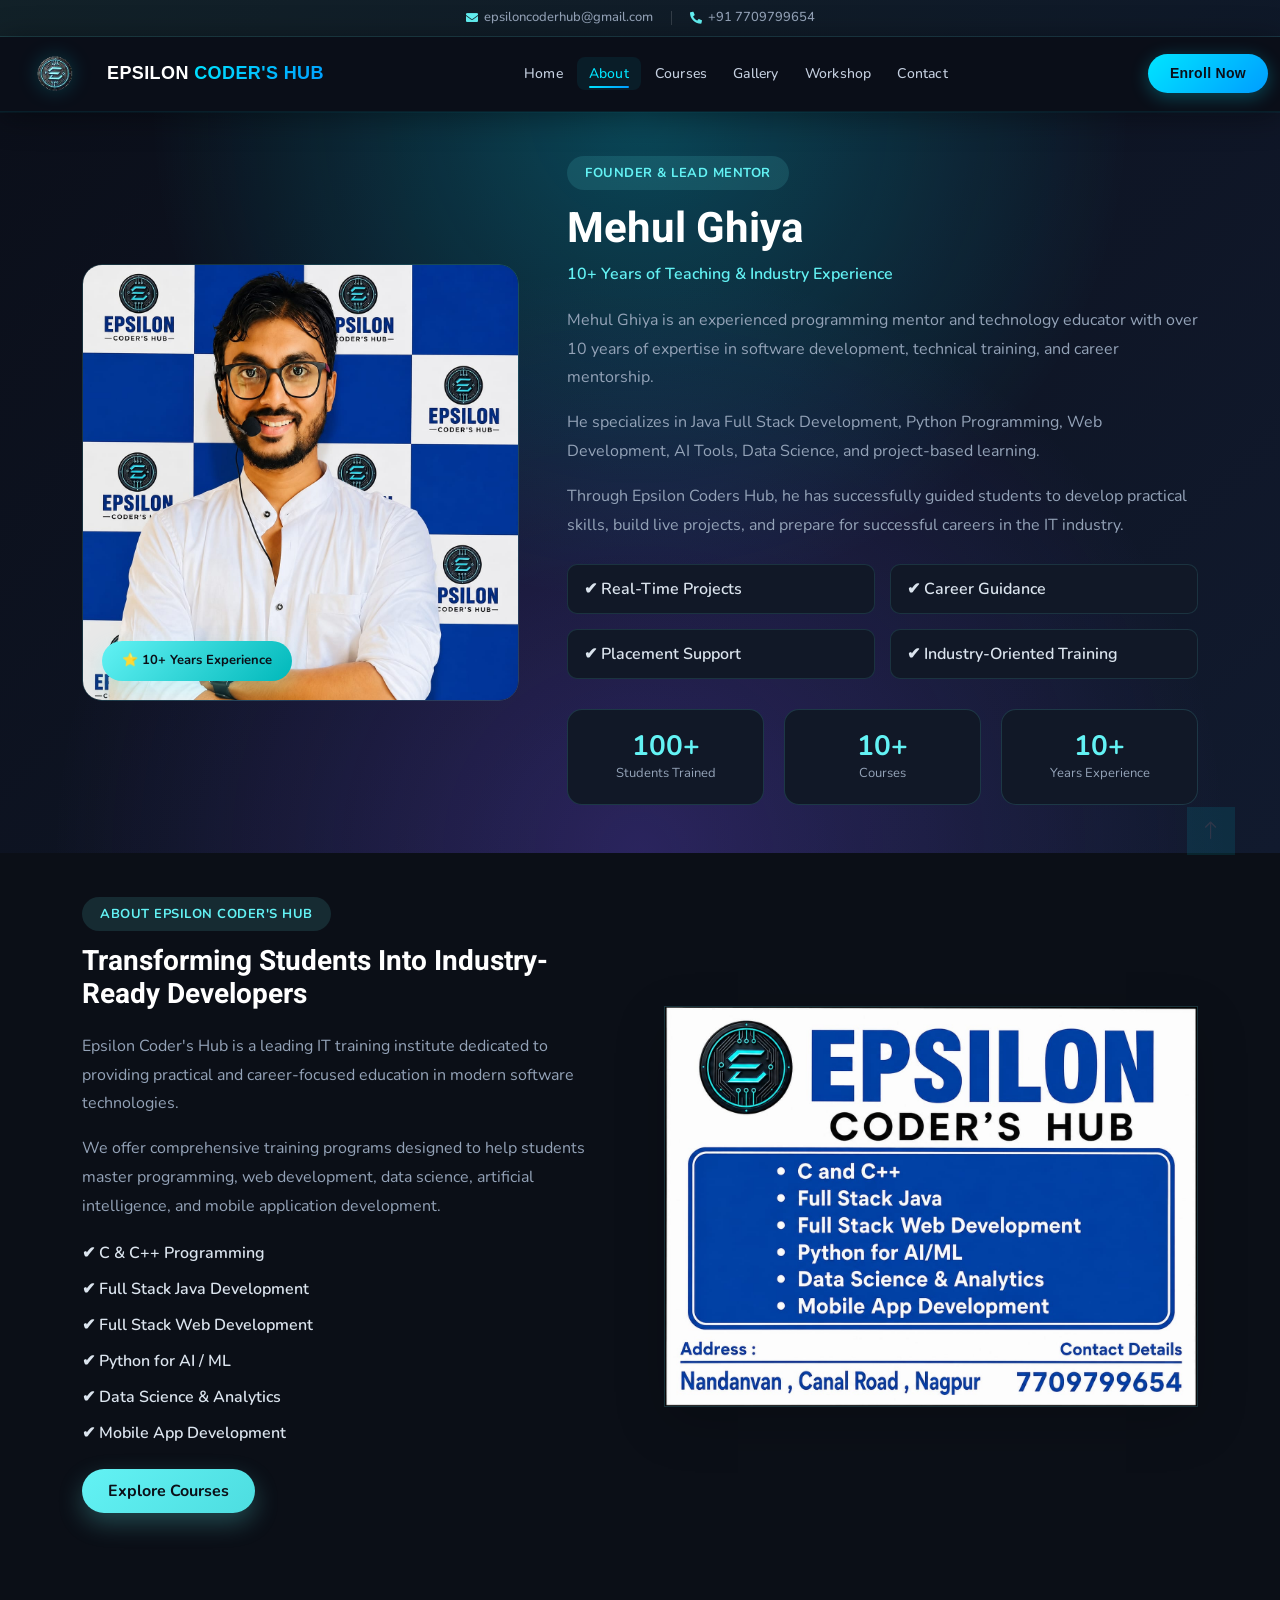
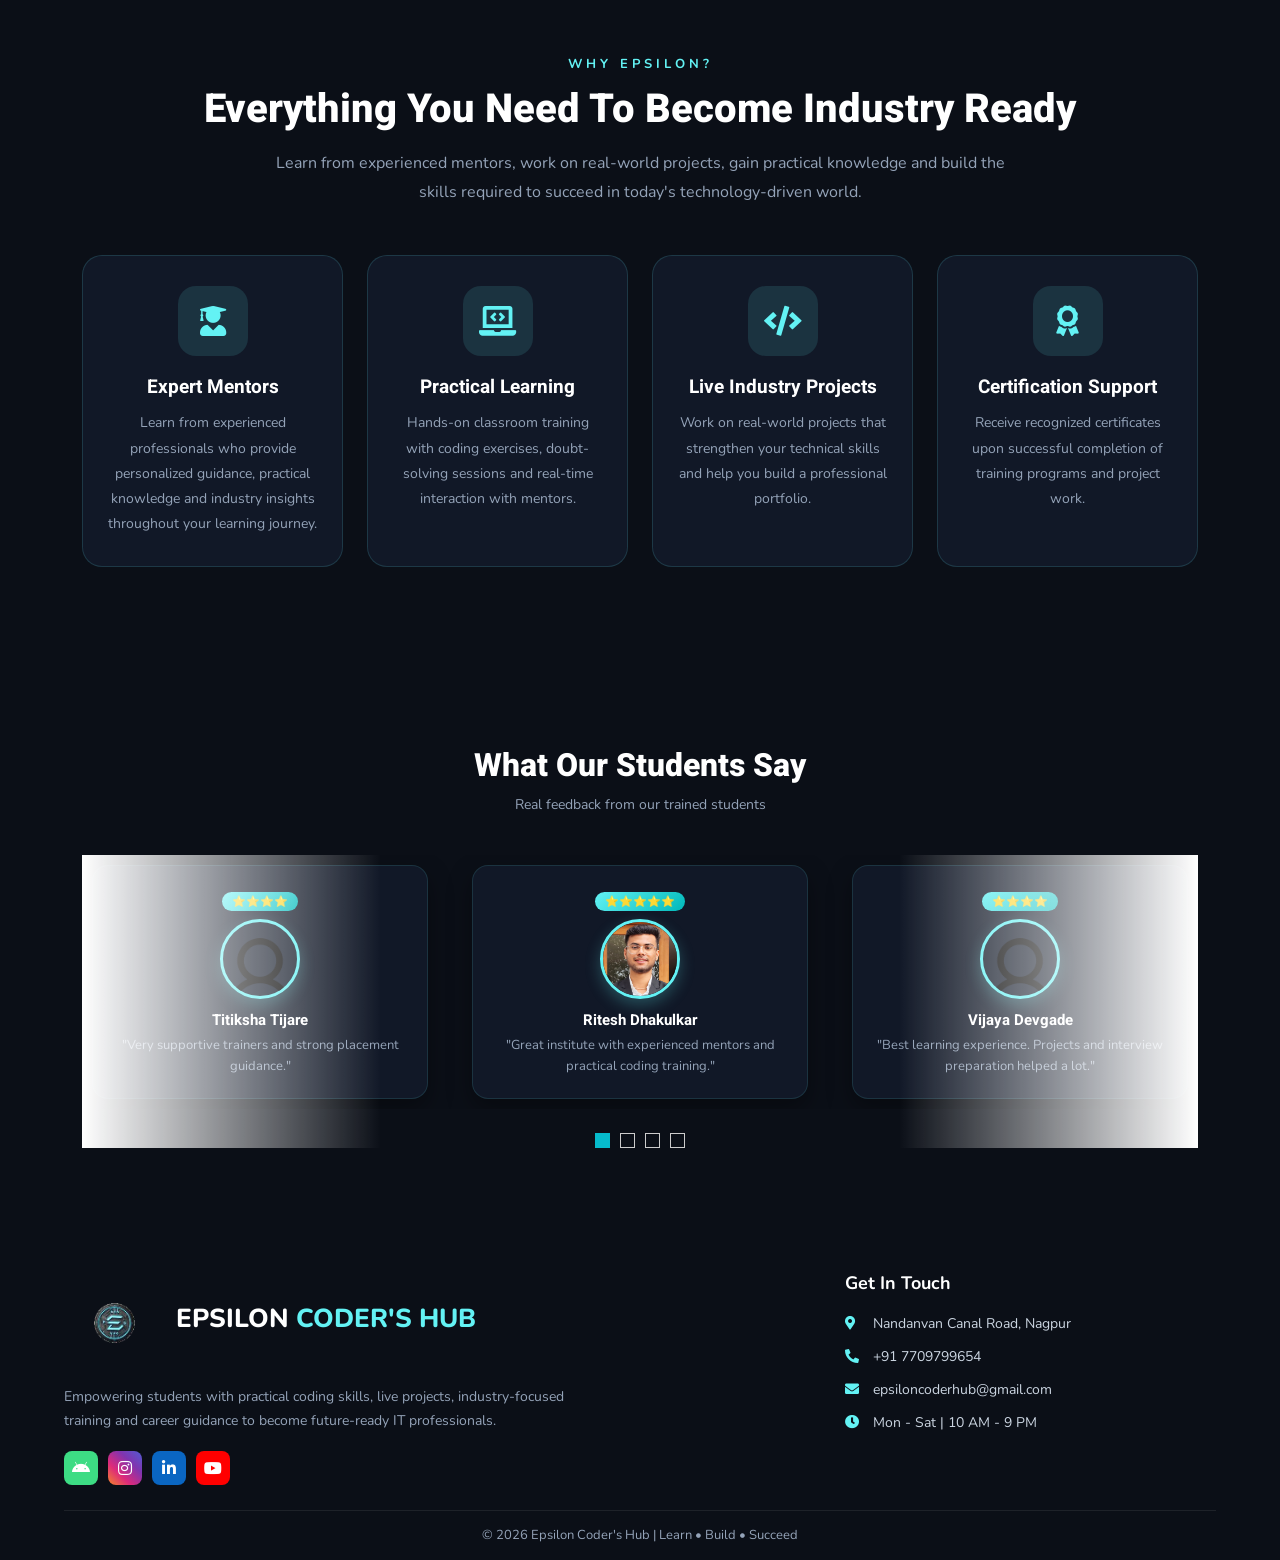
==== commit d236bc19: "Updated website" ====
--- a/about.html
+++ b/about.html
@@ -308,7 +308,7 @@
 
         .about-title {
             font-family: 'Heebo', sans-serif;
-            font-size: 40px;
+            font-size: 28px;
             font-weight: 700;
             margin: 20px 0;
             color: #fff;
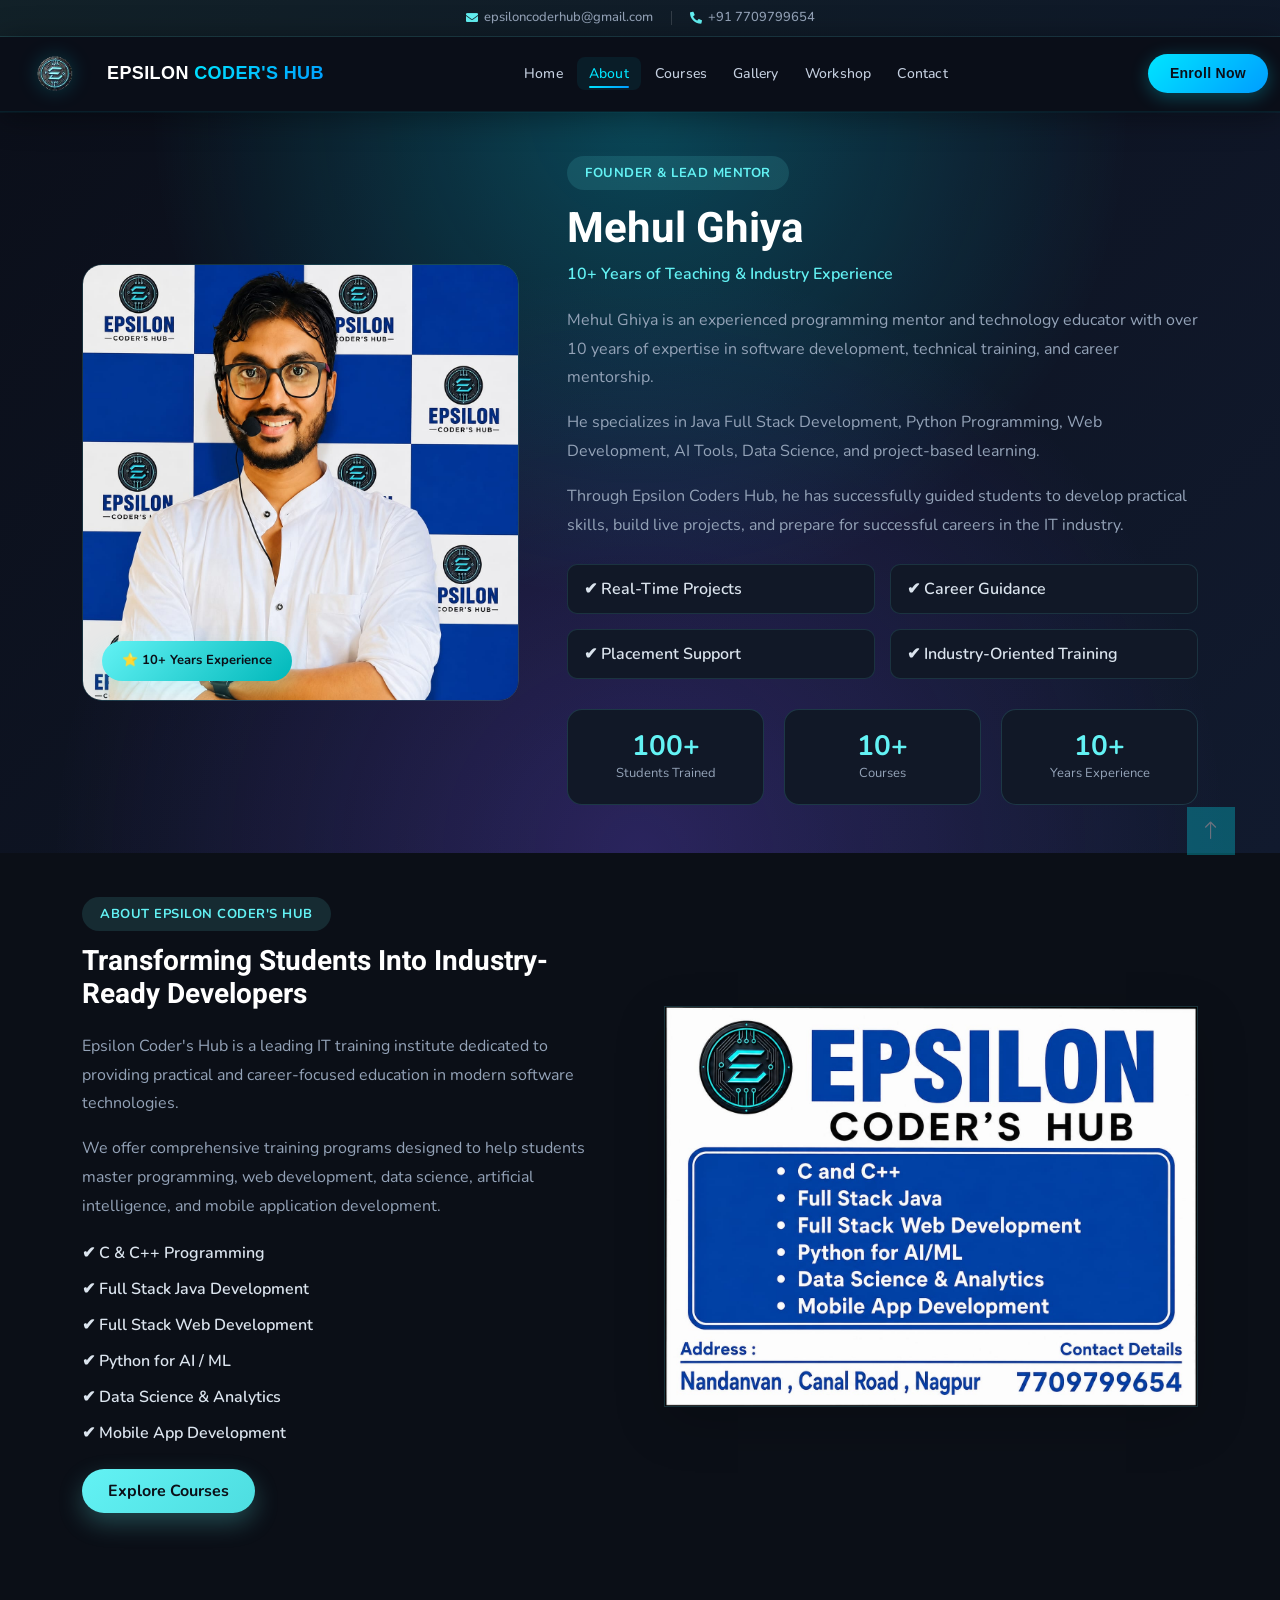
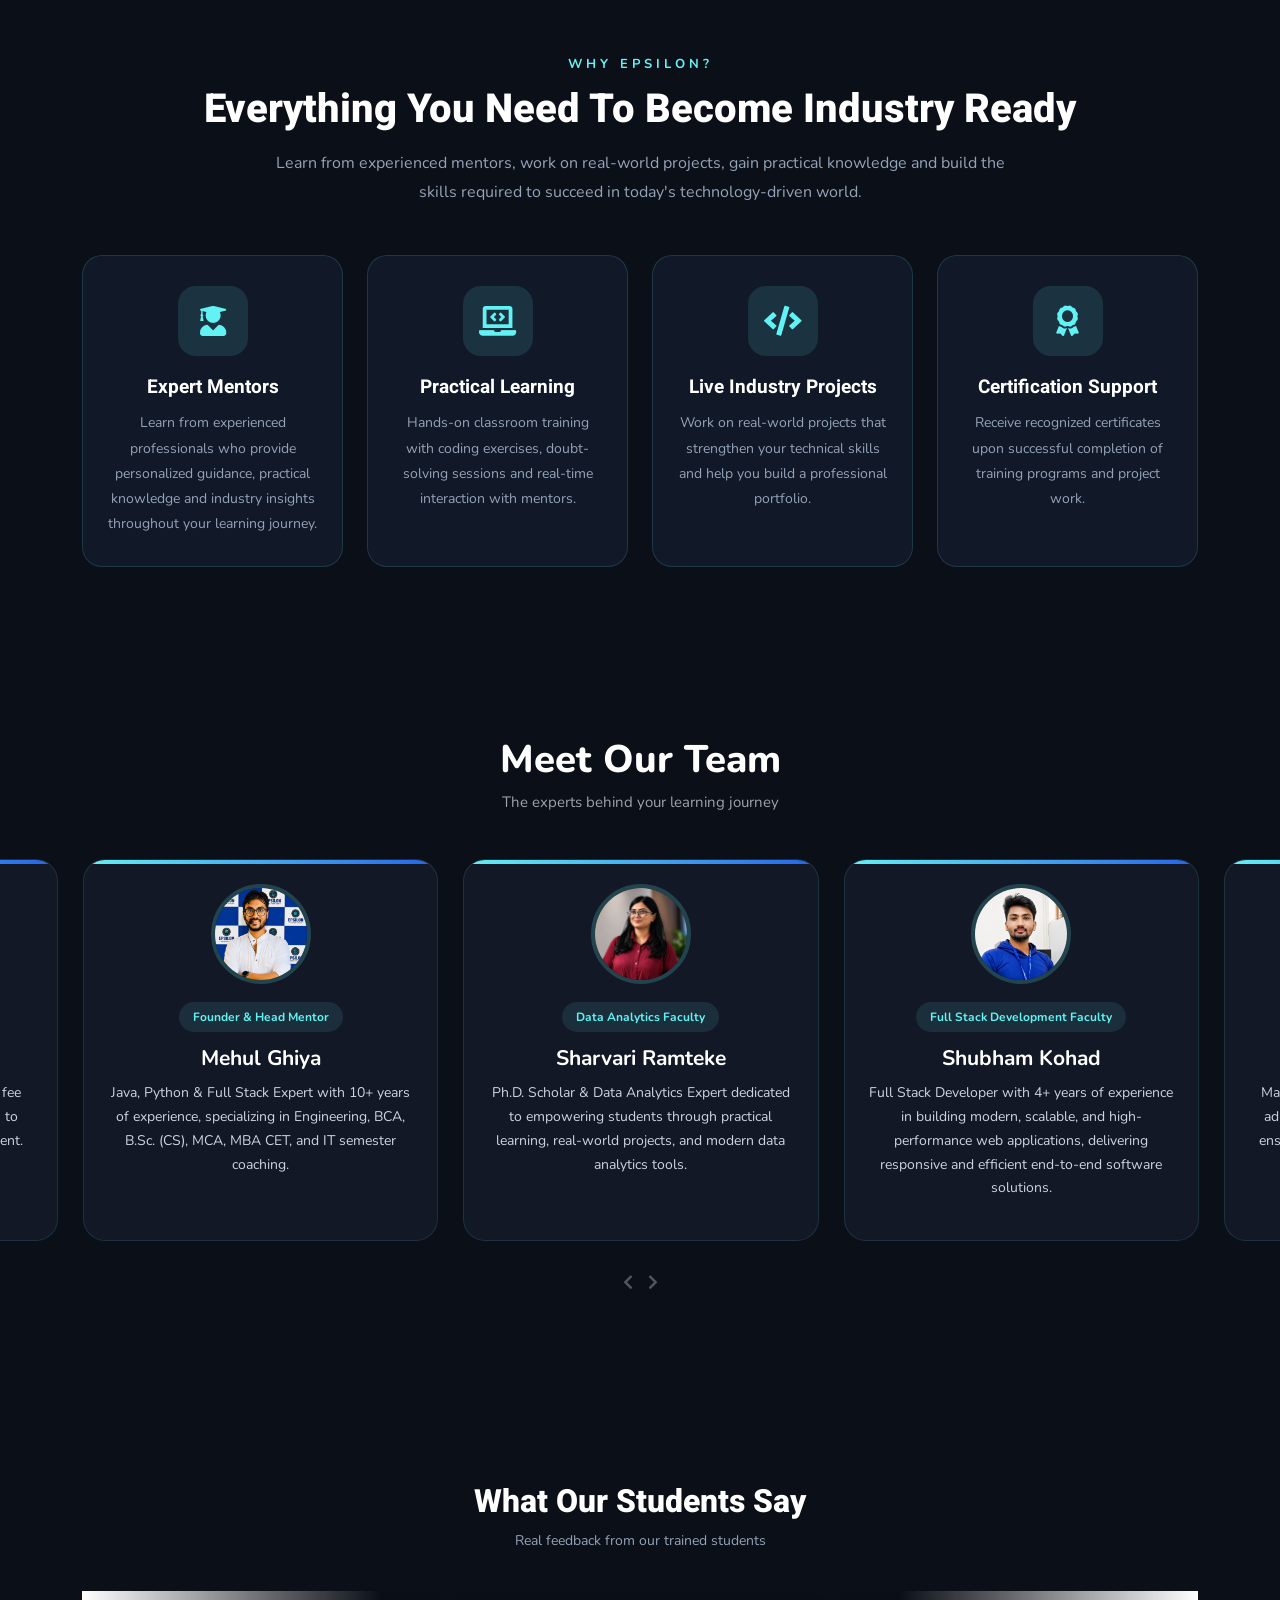
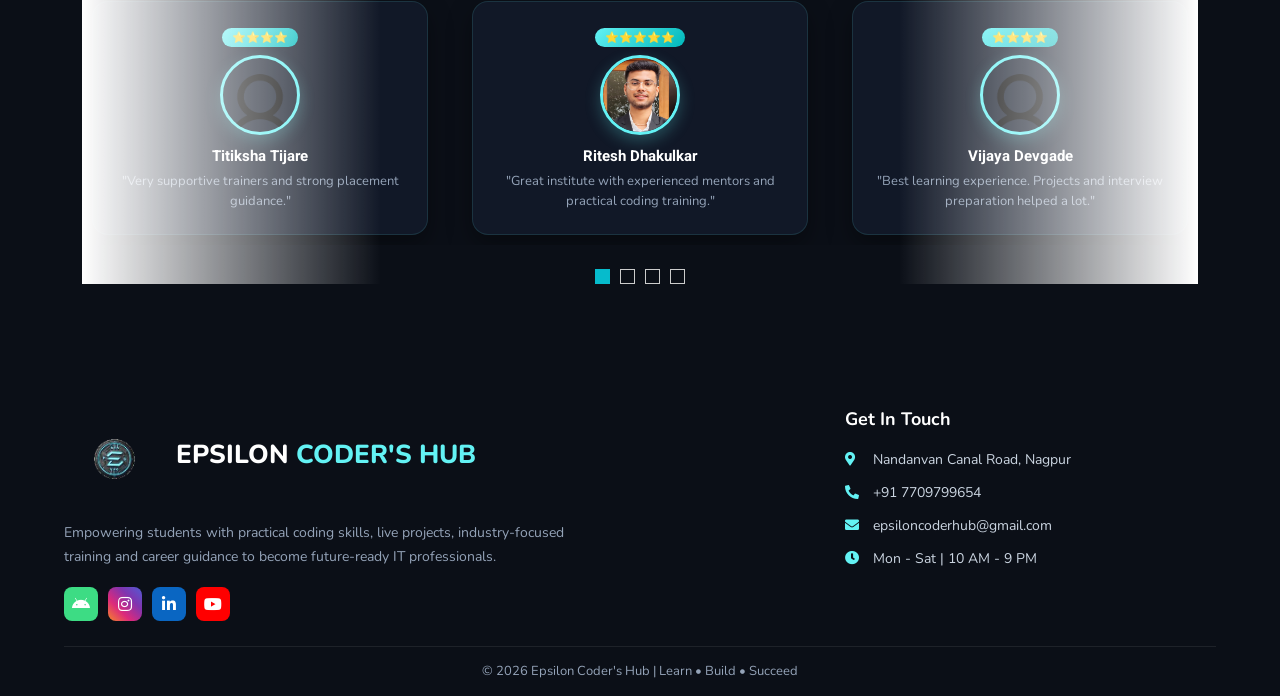
==== commit 2f81b705: "Updated website" ====
--- a/about.html
+++ b/about.html
@@ -1153,6 +1153,715 @@
                 border-radius: 10px;
             }
         }
+
+        /* =========================
+   OUR TEAM SECTION
+========================= */
+
+
+
+        .team-section {
+            padding: 80px 0;
+            background: #0B0F17;
+            overflow: hidden;
+        }
+
+        .team-title {
+            text-align: center;
+            margin-bottom: 45px;
+        }
+
+        .team-title h2 {
+            color: #fff;
+            font-size: 2.4rem;
+            font-weight: 800;
+            margin-bottom: 8px;
+        }
+
+        .team-title p {
+            color: #9ca3af;
+            font-size: 15px;
+        }
+
+        /*==========================
+    SLIDER
+==========================*/
+
+        .team-grid {
+            position: relative;
+        }
+
+        .team-grid .owl-stage {
+            display: flex;
+            align-items: stretch;
+        }
+
+        .team-grid .owl-item {
+            display: flex;
+        }
+
+        .team-grid .owl-item .team-item {
+            width: 100%;
+        }
+
+        /*==========================
+    CARD
+==========================*/
+
+        .team-item {
+
+            background: #121826;
+
+            border-radius: 22px;
+
+            border: 1px solid rgba(99, 242, 244, .12);
+
+            padding: 28px 22px;
+
+            text-align: center;
+
+            transition: .35s;
+
+            height: 100%;
+
+            position: relative;
+
+            overflow: hidden;
+        }
+
+        .team-item::before {
+
+            content: "";
+
+            position: absolute;
+
+            top: 0;
+            left: 0;
+
+            width: 100%;
+            height: 4px;
+
+            background: linear-gradient(90deg, #63F2F4, #2563eb);
+
+        }
+
+        .team-item:hover {
+
+            transform: translateY(-8px);
+
+            border-color: #63F2F4;
+
+            box-shadow:
+                0 20px 45px rgba(0, 0, 0, .35),
+                0 0 35px rgba(99, 242, 244, .15);
+
+        }
+
+        /*==========================
+    IMAGE
+==========================*/
+
+        .team-avatar {
+
+            width: 100px;
+            height: 100px;
+
+            margin: auto;
+
+            margin-bottom: 18px;
+
+            border-radius: 50%;
+
+            overflow: hidden;
+
+            border: 4px solid rgba(99, 242, 244, .2);
+
+            transition: .35s;
+        }
+
+        .team-item:hover .team-avatar {
+
+            border-color: #63F2F4;
+
+            transform: scale(1.05);
+        }
+
+        .team-avatar img {
+
+            width: 100%;
+            height: 100%;
+
+            object-fit: cover;
+        }
+
+        .team-avatar-fallback {
+
+            width: 100%;
+            height: 100%;
+
+            display: flex;
+
+            justify-content: center;
+
+            align-items: center;
+
+            background: #1f2937;
+
+            color: #63F2F4;
+
+            font-size: 34px;
+
+            font-weight: 700;
+        }
+
+        /*==========================
+    TEXT
+==========================*/
+
+        .team-badge {
+
+            display: inline-block;
+
+            margin-bottom: 14px;
+
+            background: rgba(99, 242, 244, .1);
+
+            color: #63F2F4;
+
+            padding: 6px 14px;
+
+            border-radius: 30px;
+
+            font-size: 12px;
+
+            font-weight: 700;
+        }
+
+        .team-item h5 {
+
+            color: #fff;
+
+            font-size: 21px;
+
+            margin-bottom: 10px;
+        }
+
+        .team-desc {
+
+            color: #cbd5e1;
+
+            font-size: 14px;
+
+            line-height: 1.7;
+        }
+
+        /* =========================
+   OUR TEAM SECTION
+========================= */
+
+
+
+        .team-section {
+            padding: 80px 0;
+            background: #0B0F17;
+            overflow: hidden;
+        }
+
+        .team-title {
+            text-align: center;
+            margin-bottom: 45px;
+        }
+
+        .team-title h2 {
+            color: #fff;
+            font-size: 2.4rem;
+            font-weight: 800;
+            margin-bottom: 8px;
+        }
+
+        .team-title p {
+            color: #9ca3af;
+            font-size: 15px;
+        }
+
+        /*==========================
+    SLIDER
+==========================*/
+
+        .team-grid {
+            position: relative;
+        }
+
+        .team-grid .owl-stage {
+            display: flex;
+            align-items: stretch;
+        }
+
+        .team-grid .owl-item {
+            display: flex;
+        }
+
+        .team-grid .owl-item .team-item {
+            width: 100%;
+        }
+
+        /*==========================
+    CARD
+==========================*/
+
+        .team-item {
+
+            background: #121826;
+
+            border-radius: 22px;
+
+            border: 1px solid rgba(99, 242, 244, .12);
+
+            padding: 28px 22px;
+
+            text-align: center;
+
+            transition: .35s;
+
+            height: 100%;
+
+            position: relative;
+
+            overflow: hidden;
+        }
+
+        .team-item::before {
+
+            content: "";
+
+            position: absolute;
+
+            top: 0;
+            left: 0;
+
+            width: 100%;
+            height: 4px;
+
+            background: linear-gradient(90deg, #63F2F4, #2563eb);
+
+        }
+
+        .team-item:hover {
+
+            transform: translateY(-8px);
+
+            border-color: #63F2F4;
+
+            box-shadow:
+                0 20px 45px rgba(0, 0, 0, .35),
+                0 0 35px rgba(99, 242, 244, .15);
+
+        }
+
+        /*==========================
+    IMAGE
+==========================*/
+
+        .team-avatar {
+
+            width: 100px;
+            height: 100px;
+
+            margin: auto;
+
+            margin-bottom: 18px;
+
+            border-radius: 50%;
+
+            overflow: hidden;
+
+            border: 4px solid rgba(99, 242, 244, .2);
+
+            transition: .35s;
+        }
+
+        .team-item:hover .team-avatar {
+
+            border-color: #63F2F4;
+
+            transform: scale(1.05);
+        }
+
+        .team-avatar img {
+
+            width: 100%;
+            height: 100%;
+
+            object-fit: cover;
+        }
+
+        .team-avatar-fallback {
+
+            width: 100%;
+            height: 100%;
+
+            display: flex;
+
+            justify-content: center;
+
+            align-items: center;
+
+            background: #1f2937;
+
+            color: #63F2F4;
+
+            font-size: 34px;
+
+            font-weight: 700;
+        }
+
+        /*==========================
+    TEXT
+==========================*/
+
+        .team-badge {
+
+            display: inline-block;
+
+            margin-bottom: 14px;
+
+            background: rgba(99, 242, 244, .1);
+
+            color: #63F2F4;
+
+            padding: 6px 14px;
+
+            border-radius: 30px;
+
+            font-size: 12px;
+
+            font-weight: 700;
+        }
+
+        .team-item h5 {
+
+            color: #fff;
+
+            font-size: 21px;
+
+            margin-bottom: 10px;
+        }
+
+        .team-desc {
+
+            color: #cbd5e1;
+
+            font-size: 14px;
+
+            line-height: 1.7;
+        }
+
+        /*==========================
+    PREMIUM ARROWS
+==========================*/
+
+        .team-grid .owl-nav {
+
+            margin-top: 30px;
+
+            display: flex;
+
+            justify-content: center;
+
+            gap: 15px;
+        }
+
+        .team-grid .owl-nav button {
+
+            width: 48px;
+
+            height: 48px;
+
+            border-radius: 50% !important;
+
+            background: #151d2d !important;
+
+            border: 1px solid rgba(99, 242, 244, .2) !important;
+
+            color: #63F2F4 !important;
+
+            font-size: 22px !important;
+
+            transition: .3s;
+        }
+
+        .team-grid .owl-nav button:hover {
+
+            background: #63F2F4 !important;
+
+            color: #0B0F17 !important;
+
+            transform: translateY(-3px);
+        }
+
+        /*==========================
+    PREMIUM DOTS
+==========================*/
+
+        .team-grid .owl-dots {
+
+            margin-top: 18px;
+
+            text-align: center;
+        }
+
+        .team-grid .owl-dot span {
+
+            width: 10px !important;
+
+            height: 10px !important;
+
+            background: #475569 !important;
+
+            transition: .3s;
+        }
+
+        .team-grid .owl-dot.active span {
+
+            width: 34px !important;
+
+            border-radius: 20px;
+
+            background: #63F2F4 !important;
+        }
+
+        /*==========================
+    RESPONSIVE
+==========================*/
+
+        @media(max-width:1280px) {
+
+            .team-item {
+                padding: 24px 20px;
+            }
+
+        }
+
+        @media(max-width:1024px) {
+
+            .team-avatar {
+                width: 90px;
+                height: 90px;
+            }
+
+            .team-item h5 {
+                font-size: 19px;
+            }
+
+        }
+
+        @media(max-width:800px) {
+
+            .team-section {
+                padding: 60px 0;
+            }
+
+            .team-item {
+                padding: 22px 18px;
+            }
+
+            .team-avatar {
+                width: 80px;
+                height: 80px;
+            }
+
+            .team-grid .owl-nav button {
+
+                width: 42px;
+                height: 42px;
+
+            }
+
+        }
+
+        @media(max-width:500px) {
+
+            .team-section {
+                padding: 45px 0;
+            }
+
+            .team-title h2 {
+                font-size: 1.8rem;
+            }
+
+            .team-item {
+                padding: 20px 16px;
+            }
+
+            .team-avatar {
+                width: 75px;
+                height: 75px;
+            }
+
+            .team-item h5 {
+                font-size: 18px;
+            }
+
+            .team-desc {
+                font-size: 13px;
+            }
+
+        }
+
+
+
+
+        /*==========================
+    PREMIUM ARROWS
+==========================*/
+
+        .team-grid .owl-nav {
+
+            margin-top: 30px;
+
+            display: flex;
+
+            justify-content: center;
+
+            gap: 15px;
+        }
+
+        .team-grid .owl-nav button {
+
+            width: 48px;
+
+            height: 48px;
+
+            border-radius: 50% !important;
+
+            background: #151d2d !important;
+
+            border: 1px solid rgba(99, 242, 244, .2) !important;
+
+            color: #63F2F4 !important;
+
+            font-size: 22px !important;
+
+            transition: .3s;
+        }
+
+        .team-grid .owl-nav button:hover {
+
+            background: #63F2F4 !important;
+
+            color: #0B0F17 !important;
+
+            transform: translateY(-3px);
+        }
+
+        /*==========================
+    PREMIUM DOTS
+==========================*/
+
+        .team-grid .owl-dots {
+
+            margin-top: 18px;
+
+            text-align: center;
+        }
+
+        .team-grid .owl-dot span {
+
+            width: 10px !important;
+
+            height: 10px !important;
+
+            background: #475569 !important;
+
+            transition: .3s;
+        }
+
+        .team-grid .owl-dot.active span {
+
+            width: 34px !important;
+
+            border-radius: 20px;
+
+            background: #63F2F4 !important;
+        }
+
+        /*==========================
+    RESPONSIVE
+==========================*/
+
+        @media(max-width:1280px) {
+
+            .team-item {
+                padding: 24px 20px;
+            }
+
+        }
+
+        @media(max-width:1024px) {
+
+            .team-avatar {
+                width: 90px;
+                height: 90px;
+            }
+
+            .team-item h5 {
+                font-size: 19px;
+            }
+
+        }
+
+        @media(max-width:800px) {
+
+            .team-section {
+                padding: 60px 0;
+            }
+
+            .team-item {
+                padding: 22px 18px;
+            }
+
+            .team-avatar {
+                width: 80px;
+                height: 80px;
+            }
+
+            .team-grid .owl-nav button {
+
+                width: 42px;
+                height: 42px;
+
+            }
+
+        }
+
+        @media(max-width:500px) {
+
+            .team-section {
+                padding: 45px 0;
+            }
+
+            .team-title h2 {
+                font-size: 1.8rem;
+            }
+
+            .team-item {
+                padding: 20px 16px;
+            }
+
+            .team-avatar {
+                width: 75px;
+                height: 75px;
+            }
+
+            .team-item h5 {
+                font-size: 18px;
+            }
+
+            .team-desc {
+                font-size: 13px;
+            }
+
+        }
     </style>
 </head>
 
@@ -1503,6 +2212,85 @@
 
         </div>
     </div>
+
+
+
+
+    <!-- ==============================
+         OUR TEAM SECTION
+    ============================== -->
+    <div class="team-section">
+
+        <div class="team-title">
+            <h2>Meet Our Team</h2>
+            <p>The experts behind your learning journey</p>
+        </div>
+
+        <div class="container">
+            <div class="team-grid">
+
+                <div class="team-item">
+                    <div class="team-avatar">
+                        <img src="img/mentor1.jpg.jpeg" alt="Mehul Ghiya"
+                            onerror="this.style.display='none'; this.nextElementSibling.style.display='flex';">
+                        <div class="team-avatar-fallback" style="display:none;">MG</div>
+                    </div>
+                    <span class="team-badge">Founder & Head Mentor</span>
+                    <h5>Mehul Ghiya</h5>
+                    <p class="team-desc">
+                        Java, Python & Full Stack Expert with 10+ years of experience, specializing in Engineering, BCA,
+                        B.Sc. (CS), MCA, MBA CET, and IT semester coaching.
+                    </p>
+                </div>
+
+                <div class="team-item">
+                    <div class="team-avatar">
+                        <img src="img/shrav.png" alt="Sharvari Ramteke"
+                            onerror="this.style.display='none'; this.nextElementSibling.style.display='flex';">
+                        <div class="team-avatar-fallback" style="display:none;">SR</div>
+                    </div>
+                    <span class="team-badge">Data Analytics Faculty</span>
+                    <h5>Sharvari Ramteke</h5>
+                    <p class="team-desc">
+                        Ph.D. Scholar & Data Analytics Expert dedicated to empowering students through practical
+                        learning, real-world projects, and modern data analytics tools.
+                    </p>
+                </div>
+
+                <div class="team-item">
+                    <div class="team-avatar">
+                        <img src="img/shub.png" alt="Shubham Kohad"
+                            onerror="this.style.display='none'; this.nextElementSibling.style.display='flex';">
+                        <div class="team-avatar-fallback" style="display:none;">SK</div>
+                    </div>
+                    <span class="team-badge">Full Stack Development Faculty</span>
+                    <h5>Shubham Kohad</h5>
+                    <p class="team-desc">
+                        Full Stack Developer with 4+ years of experience in building modern, scalable, and
+                        high-performance web applications, delivering responsive and efficient end-to-end software
+                        solutions.
+                    </p>
+                </div>
+
+                <div class="team-item">
+                    <div class="team-avatar">
+                        <img src="img/pranav.jpg" alt="Pranav Ghiya"
+                            onerror="this.style.display='none'; this.nextElementSibling.style.display='flex';">
+                        <div class="team-avatar-fallback" style="display:none;">PG</div>
+                    </div>
+                    <span class="team-badge">Finance & Operations Manager</span>
+                    <h5>Pranav Ghiya</h5>
+                    <p class="team-desc">
+                        Manages the institute's finance, accounts, fee administration, and operational processes to
+                        ensure efficient and transparent management.
+                    </p>
+                </div>
+
+            </div>
+        </div>
+    </div>
+    <!-- OUR TEAM END -->
+
     <!------------------->
     <!-- WHAT STUDENTS SAY START -->
     <div class="testimonial-section">
@@ -1650,7 +2438,30 @@
     <!-- Template Javascript -->
     <script src="js/main.js"></script>
 
-
+    <script src="https://unpkg.com/aos@2.3.4/dist/aos.js"></script>
+    <script>
+        $(document).ready(function () {
+            $('.team-grid').owlCarousel({
+                loop: true,
+                margin: 25,
+                autoplay: true,
+                autoplayTimeout: 3500,
+                smartSpeed: 700,
+                nav: true,
+                dots: true,
+                navText: [
+                    '<i class="fa fa-chevron-left"></i>',
+                    '<i class="fa fa-chevron-right"></i>'
+                ],
+                responsive: {
+                    0: { items: 1 },
+                    600: { items: 2 },
+                    1000: { items: 3 },
+                    1400: { items: 4 }
+                }
+            });
+        });
+    </script>
 </body>
 
 </html>
